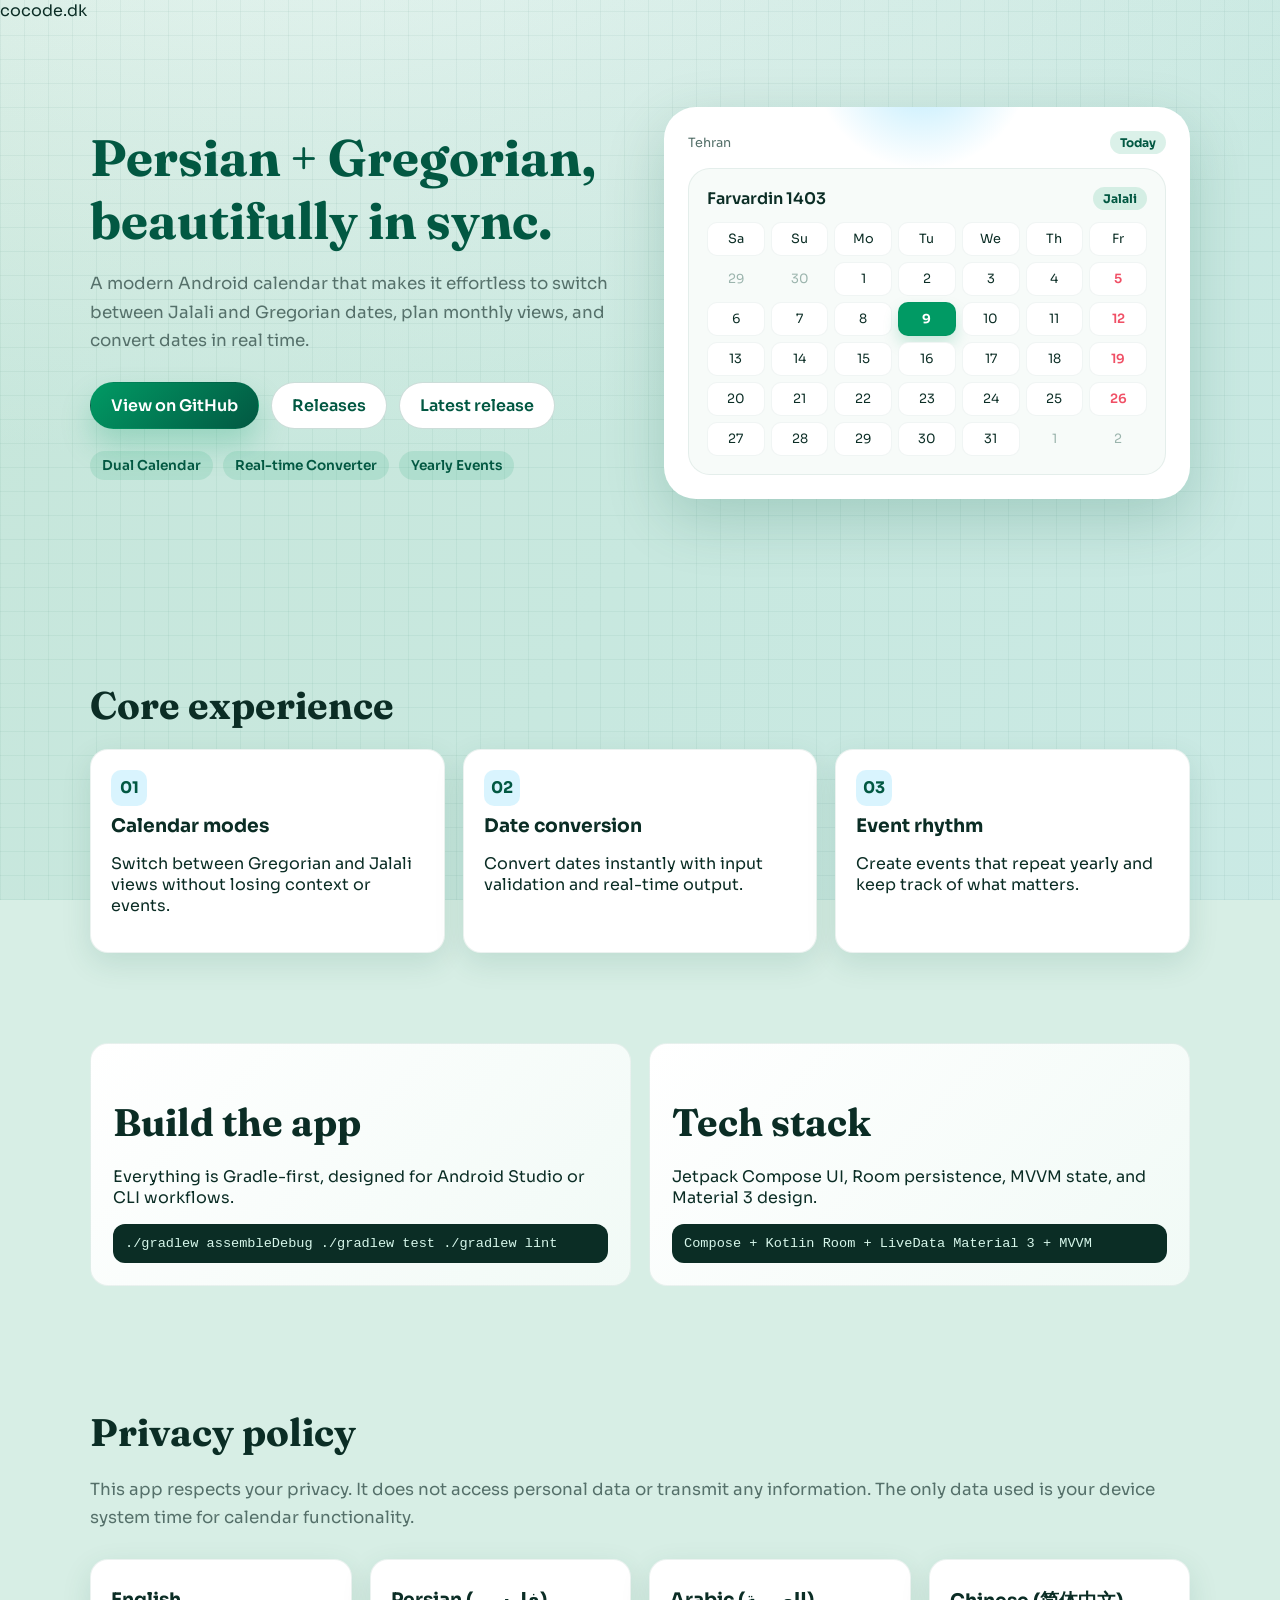
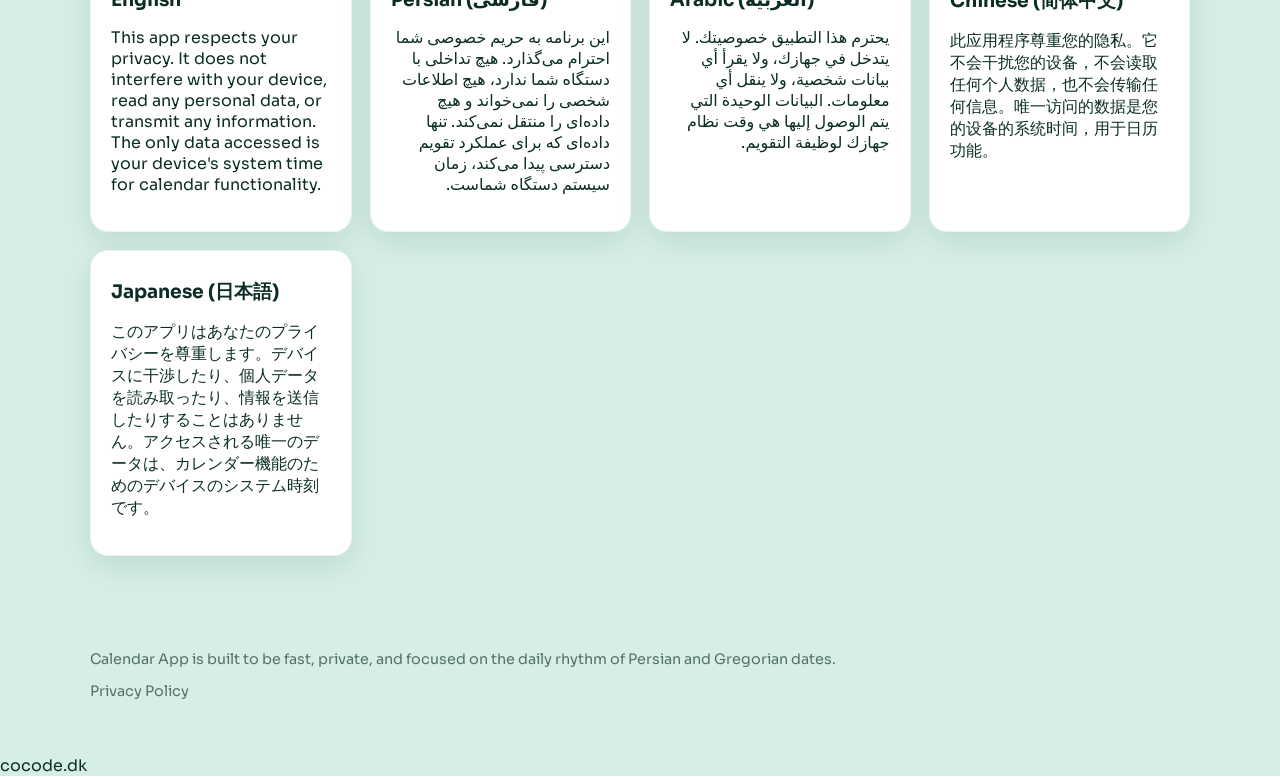
==== docs/index.html @ de00696b "feat(site): wear the cocode.dk family frame Head replaces the top nav (wordmark + GitHub/Privacy lin" ====
<!doctype html>
<html lang="en">
<head>
  <meta charset="utf-8" />
  <meta name="viewport" content="width=device-width, initial-scale=1" />
  <title>Calendar App | Persian + Gregorian</title>
  <meta name="description" content="A modern Android calendar app with Gregorian and Persian (Jalali) support, plus real-time date conversion." />
  <link rel="canonical" href="https://calendar.cocode.dk/" />
  <meta property="og:title" content="Calendar App | Persian + Gregorian" />
  <meta property="og:description" content="A modern Android calendar app with Gregorian and Persian (Jalali) support, plus real-time date conversion." />
  <meta property="og:type" content="website" />
  <meta property="og:url" content="https://calendar.cocode.dk/" />
  <meta property="og:image" content="https://calendar.cocode.dk/og.png" />
  <meta property="og:image:width" content="1200" />
  <meta property="og:image:height" content="630" />
  <meta name="twitter:card" content="summary_large_image" />
  <meta name="twitter:title" content="Calendar App | Persian + Gregorian" />
  <meta name="twitter:description" content="A modern Android calendar app with Gregorian and Persian (Jalali) support, plus real-time date conversion." />
  <meta name="twitter:image" content="https://calendar.cocode.dk/og.png" />
  <link rel="icon" href="favicon.svg" type="image/svg+xml" />
  <link rel="preconnect" href="https://fonts.googleapis.com" />
  <link rel="preconnect" href="https://fonts.gstatic.com" crossorigin />
  <link href="https://fonts.googleapis.com/css2?family=Fraunces:opsz,wght@9..144,600;9..144,800&family=Sora:wght@300;400;600;700&display=swap" rel="stylesheet" />
  <link rel="stylesheet" href="https://brand.cocode.dk/v1.css">
  <script type="module" src="https://brand.cocode.dk/v1.js"></script>
  <style>
    :root {
      color-scheme: light;
      --bg: #e8f4ef;
      --bg-2: #d7eee5;
      --ink: #0b2d25;
      --muted: #55706a;
      --primary: #019a64;
      --primary-2: #025842;
      --accent: #43c7f9;
      --alert: #f05066;
      --card: #ffffff;
      --shadow: 0 20px 60px rgba(2, 88, 66, 0.2);
      --radius: 18px;
    }

    * {
      box-sizing: border-box;
    }

    body {
      margin: 0;
      font-family: "Sora", system-ui, -apple-system, "Segoe UI", sans-serif;
      color: var(--ink);
      background: radial-gradient(1200px 700px at 20% -10%, #ffffff 0%, var(--bg) 55%, var(--bg-2) 100%);
      overflow-x: hidden;
    }

    body::before {
      content: "";
      position: fixed;
      inset: 0;
      background:
        linear-gradient(120deg, rgba(1, 154, 100, 0.08), rgba(67, 199, 249, 0.08)),
        repeating-linear-gradient(0deg, rgba(2, 88, 66, 0.05), rgba(2, 88, 66, 0.05) 1px, transparent 1px, transparent 24px),
        repeating-linear-gradient(90deg, rgba(2, 88, 66, 0.05), rgba(2, 88, 66, 0.05) 1px, transparent 1px, transparent 24px);
      pointer-events: none;
      mix-blend-mode: multiply;
    }

    a {
      color: inherit;
      text-decoration: none;
    }

    .container {
      width: min(1100px, 92vw);
      margin: 0 auto;
      position: relative;
      z-index: 1;
    }

    /* The cocode.dk frame lines up with .container's fluid column, and sits
       above the fixed decorative grid (body::before) like .container does. */
    cocode-head, cocode-foot {
      --cocode-max: calc(1100px + 8vw);
      --cocode-gutter: 4vw;
      position: relative;
      z-index: 1;
    }

    header {
      padding: 36px 0 80px;
    }

    .hero {
      display: grid;
      grid-template-columns: repeat(auto-fit, minmax(280px, 1fr));
      gap: 48px;
      margin-top: 50px;
      align-items: center;
    }

    h1 {
      font-family: "Fraunces", "Times New Roman", serif;
      font-size: clamp(2.6rem, 4vw, 3.6rem);
      margin: 0 0 18px;
      color: var(--primary-2);
    }

    .lead {
      font-size: 1.05rem;
      line-height: 1.7;
      color: var(--muted);
      margin-bottom: 26px;
    }

    .cta {
      display: flex;
      flex-wrap: wrap;
      gap: 12px;
      margin-bottom: 22px;
    }

    .btn {
      padding: 12px 20px;
      border-radius: 999px;
      font-weight: 600;
      border: 1px solid transparent;
      transition: transform 0.2s ease, box-shadow 0.2s ease;
    }

    .btn.primary {
      background: linear-gradient(135deg, var(--primary), var(--primary-2));
      color: #fff;
      box-shadow: 0 16px 30px rgba(1, 154, 100, 0.25);
    }

    .btn.ghost {
      background: #fff;
      border-color: rgba(2, 88, 66, 0.2);
      color: var(--primary-2);
    }

    .btn:hover {
      transform: translateY(-2px);
      box-shadow: 0 18px 34px rgba(2, 88, 66, 0.22);
    }

    .chips {
      display: flex;
      flex-wrap: wrap;
      gap: 10px;
    }

    .chip {
      background: rgba(1, 154, 100, 0.12);
      color: var(--primary-2);
      padding: 6px 12px;
      border-radius: 999px;
      font-size: 0.85rem;
      font-weight: 600;
    }

    .phone {
      background: var(--card);
      border-radius: 32px;
      padding: 24px;
      box-shadow: var(--shadow);
      position: relative;
      overflow: hidden;
    }

    .phone::before {
      content: "";
      position: absolute;
      inset: -40% 30% auto auto;
      width: 220px;
      height: 220px;
      background: radial-gradient(circle, rgba(67, 199, 249, 0.4), transparent 70%);
    }

    .status-row {
      display: flex;
      align-items: center;
      justify-content: space-between;
      font-size: 0.8rem;
      color: var(--muted);
      margin-bottom: 14px;
    }

    .calendar-card {
      background: #f7fbf9;
      border-radius: 22px;
      padding: 18px;
      border: 1px solid rgba(2, 88, 66, 0.08);
    }

    .month {
      display: flex;
      align-items: center;
      justify-content: space-between;
      margin-bottom: 12px;
      font-weight: 600;
    }

    .pill {
      background: rgba(1, 154, 100, 0.14);
      color: var(--primary-2);
      padding: 4px 10px;
      border-radius: 999px;
      font-size: 0.75rem;
      font-weight: 700;
    }

    .grid {
      display: grid;
      grid-template-columns: repeat(7, 1fr);
      gap: 6px;
      text-align: center;
      font-size: 0.8rem;
    }

    .grid span {
      padding: 8px 0;
      border-radius: 10px;
      background: #fff;
      border: 1px solid rgba(2, 88, 66, 0.06);
    }

    .grid .muted {
      color: #9bb4ad;
      background: transparent;
      border-color: transparent;
    }

    .grid .today {
      background: var(--primary);
      color: #fff;
      font-weight: 700;
      box-shadow: 0 8px 16px rgba(1, 154, 100, 0.2);
    }

    .grid .weekend {
      color: var(--alert);
      font-weight: 600;
    }

    .section {
      padding: 70px 0 20px;
    }

    .section h2 {
      font-family: "Fraunces", "Times New Roman", serif;
      font-size: clamp(2rem, 3vw, 2.6rem);
      margin-bottom: 20px;
    }

    .cards {
      display: grid;
      grid-template-columns: repeat(auto-fit, minmax(220px, 1fr));
      gap: 18px;
    }

    .card {
      background: var(--card);
      border-radius: var(--radius);
      padding: 20px;
      box-shadow: 0 10px 30px rgba(2, 88, 66, 0.12);
      border: 1px solid rgba(2, 88, 66, 0.08);
    }

    .card h3 {
      margin: 8px 0 6px;
    }

    .icon {
      width: 36px;
      height: 36px;
      border-radius: 10px;
      display: grid;
      place-items: center;
      background: rgba(67, 199, 249, 0.2);
      color: var(--primary-2);
      font-weight: 700;
    }

    .split {
      display: grid;
      grid-template-columns: repeat(auto-fit, minmax(240px, 1fr));
      gap: 18px;
      align-items: stretch;
    }

    .stack {
      background: linear-gradient(135deg, #ffffff, #f1faf6);
      border-radius: var(--radius);
      padding: 22px;
      border: 1px solid rgba(2, 88, 66, 0.08);
    }

    .stack code {
      display: block;
      background: #0b2d25;
      color: #d7f7eb;
      padding: 12px;
      border-radius: 12px;
      margin-top: 12px;
      font-size: 0.85rem;
      overflow-x: auto;
    }

    .rtl {
      direction: rtl;
      text-align: right;
    }

    footer {
      padding: 60px 0 40px;
      color: var(--muted);
      font-size: 0.9rem;
    }

    .reveal {
      opacity: 0;
      transform: translateY(18px);
      transition: opacity 0.6s ease, transform 0.6s ease;
    }

    .reveal.visible {
      opacity: 1;
      transform: translateY(0);
    }

    @media (prefers-reduced-motion: reduce) {
      .btn,
      .reveal {
        transition: none;
      }
    }
  </style>
</head>
<body>

<!-- The cocode.dk family frame. Without JavaScript its child shows instead: a
     way home. The old nav's GitHub link is carried via links= so it isn't
     lost; #privacy was an in-page anchor and stays reachable by scrolling. -->
<cocode-head project="Calendar App" accent="#019a64" on-accent="#ffffff"
              links="GitHub:https://github.com/cocodedk/persian-calendar">
  <a href="https://cocode.dk">cocode.dk</a>
</cocode-head>

  <header>
    <div class="container">
      <div class="hero">
        <div class="reveal" data-reveal>
          <h1>Persian + Gregorian, beautifully in sync.</h1>
          <p class="lead">
            A modern Android calendar that makes it effortless to switch between Jalali and Gregorian
            dates, plan monthly views, and convert dates in real time.
          </p>
          <div class="cta">
            <a class="btn primary" href="https://github.com/cocodedk/persian-calendar">View on GitHub</a>
            <a class="btn ghost" href="https://github.com/cocodedk/persian-calendar/releases">Releases</a>
            <a class="btn ghost" href="https://github.com/cocodedk/persian-calendar/releases/latest">Latest release</a>
          </div>
          <div class="chips">
            <span class="chip">Dual Calendar</span>
            <span class="chip">Real-time Converter</span>
            <span class="chip">Yearly Events</span>
          </div>
        </div>

        <div class="phone reveal" data-reveal>
          <div class="status-row">
            <span>Tehran</span>
            <span class="pill">Today</span>
          </div>
          <div class="calendar-card">
            <div class="month">
              <span>Farvardin 1403</span>
              <span class="pill">Jalali</span>
            </div>
            <div class="grid">
              <span>Sa</span><span>Su</span><span>Mo</span><span>Tu</span><span>We</span><span>Th</span><span>Fr</span>
              <span class="muted">29</span><span class="muted">30</span><span>1</span><span>2</span><span>3</span><span>4</span><span class="weekend">5</span>
              <span>6</span><span>7</span><span>8</span><span class="today">9</span><span>10</span><span>11</span><span class="weekend">12</span>
              <span>13</span><span>14</span><span>15</span><span>16</span><span>17</span><span>18</span><span class="weekend">19</span>
              <span>20</span><span>21</span><span>22</span><span>23</span><span>24</span><span>25</span><span class="weekend">26</span>
              <span>27</span><span>28</span><span>29</span><span>30</span><span>31</span><span class="muted">1</span><span class="muted">2</span>
            </div>
          </div>
        </div>
      </div>
    </div>
  </header>

  <main>
    <section class="section">
      <div class="container">
        <h2 class="reveal" data-reveal>Core experience</h2>
        <div class="cards">
          <div class="card reveal" data-reveal>
            <div class="icon">01</div>
            <h3>Calendar modes</h3>
            <p>Switch between Gregorian and Jalali views without losing context or events.</p>
          </div>
          <div class="card reveal" data-reveal>
            <div class="icon">02</div>
            <h3>Date conversion</h3>
            <p>Convert dates instantly with input validation and real-time output.</p>
          </div>
          <div class="card reveal" data-reveal>
            <div class="icon">03</div>
            <h3>Event rhythm</h3>
            <p>Create events that repeat yearly and keep track of what matters.</p>
          </div>
        </div>
      </div>
    </section>

    <section class="section">
      <div class="container split">
        <div class="stack reveal" data-reveal>
          <h2>Build the app</h2>
          <p>Everything is Gradle-first, designed for Android Studio or CLI workflows.</p>
          <code>./gradlew assembleDebug
./gradlew test
./gradlew lint</code>
        </div>
        <div class="stack reveal" data-reveal>
          <h2>Tech stack</h2>
          <p>Jetpack Compose UI, Room persistence, MVVM state, and Material 3 design.</p>
          <code>Compose + Kotlin
Room + LiveData
Material 3 + MVVM</code>
        </div>
      </div>
    </section>

    <section class="section" id="privacy">
      <div class="container">
        <h2 class="reveal" data-reveal>Privacy policy</h2>
        <p class="lead reveal" data-reveal>
          This app respects your privacy. It does not access personal data or transmit any information.
          The only data used is your device system time for calendar functionality.
        </p>
        <div class="cards">
          <div class="card reveal" data-reveal>
            <h3>English</h3>
            <p>This app respects your privacy. It does not interfere with your device, read any personal data, or transmit any information. The only data accessed is your device's system time for calendar functionality.</p>
          </div>
          <div class="card reveal" data-reveal>
            <h3>Persian (فارسی)</h3>
            <p class="rtl" lang="fa">این برنامه به حریم خصوصی شما احترام می‌گذارد. هیچ تداخلی با دستگاه شما ندارد، هیچ اطلاعات شخصی را نمی‌خواند و هیچ داده‌ای را منتقل نمی‌کند. تنها داده‌ای که برای عملکرد تقویم دسترسی پیدا می‌کند، زمان سیستم دستگاه شماست.</p>
          </div>
          <div class="card reveal" data-reveal>
            <h3>Arabic (العربية)</h3>
            <p class="rtl" lang="ar">يحترم هذا التطبيق خصوصيتك. لا يتدخل في جهازك، ولا يقرأ أي بيانات شخصية، ولا ينقل أي معلومات. البيانات الوحيدة التي يتم الوصول إليها هي وقت نظام جهازك لوظيفة التقويم.</p>
          </div>
          <div class="card reveal" data-reveal>
            <h3>Chinese (简体中文)</h3>
            <p lang="zh-Hans">此应用程序尊重您的隐私。它不会干扰您的设备，不会读取任何个人数据，也不会传输任何信息。唯一访问的数据是您的设备的系统时间，用于日历功能。</p>
          </div>
          <div class="card reveal" data-reveal>
            <h3>Japanese (日本語)</h3>
            <p lang="ja">このアプリはあなたのプライバシーを尊重します。デバイスに干渉したり、個人データを読み取ったり、情報を送信したりすることはありません。アクセスされる唯一のデータは、カレンダー機能のためのデバイスのシステム時刻です。</p>
          </div>
        </div>
      </div>
    </section>
  </main>

  <footer>
    <div class="container">
      <p>Calendar App is built to be fast, private, and focused on the daily rhythm of Persian and Gregorian dates.</p>
      <p><a href="./privacy.html">Privacy Policy</a></p>
    </div>
  </footer>

<cocode-foot repo="cocodedk/persian-calendar">
  <a href="https://cocode.dk">cocode.dk</a>
</cocode-foot>

  <script>
    const observer = new IntersectionObserver((entries) => {
      entries.forEach((entry) => {
        if (entry.isIntersecting) {
          entry.target.classList.add("visible");
        }
      });
    }, { threshold: 0.2 });

    document.querySelectorAll("[data-reveal]").forEach((el) => observer.observe(el));
  </script>
</body>
</html>
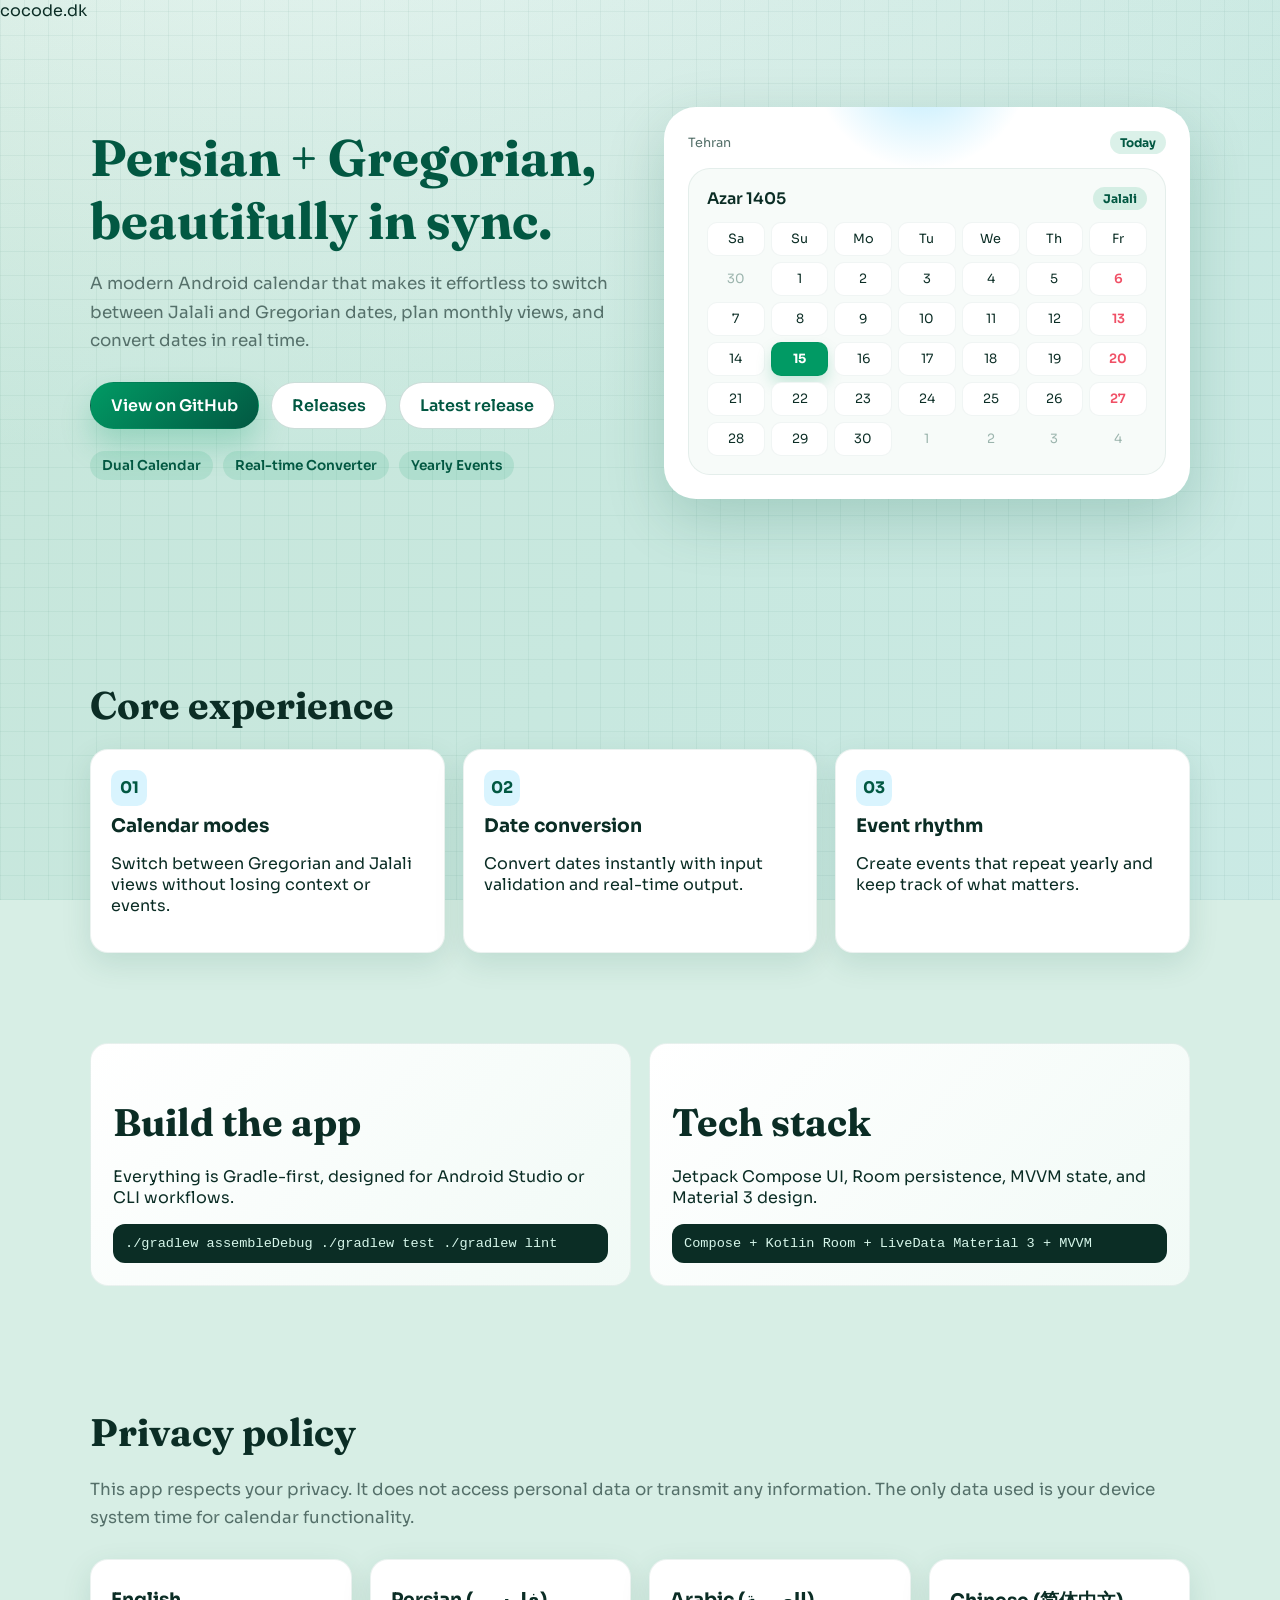
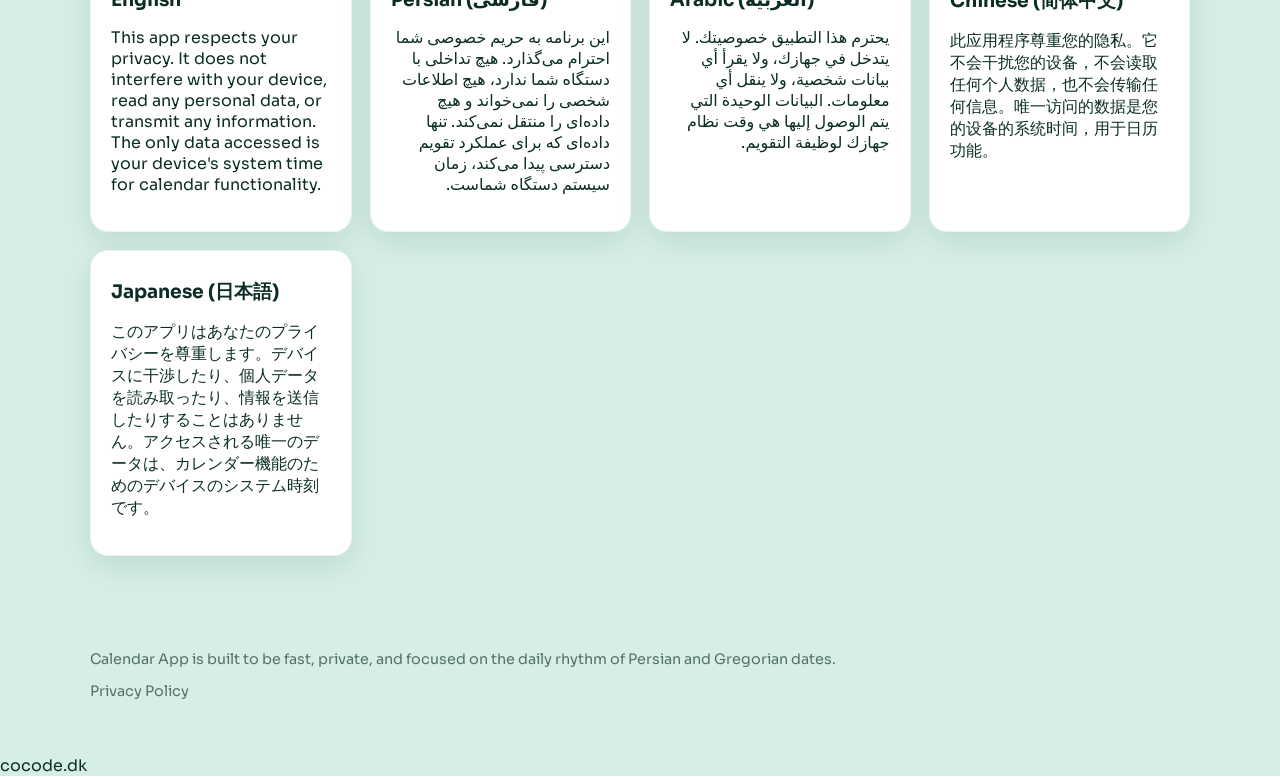
==== commit f59ff141: "feat(site): the hero calendar shows today, in Tehran The phone mock-up showed a fixed Farvardin 1403" ====
--- a/docs/index.html
+++ b/docs/index.html
@@ -488,5 +488,6 @@
 
     document.querySelectorAll("[data-reveal]").forEach((el) => observer.observe(el));
   </script>
+  <script src="hero-calendar.js"></script>
 </body>
 </html>
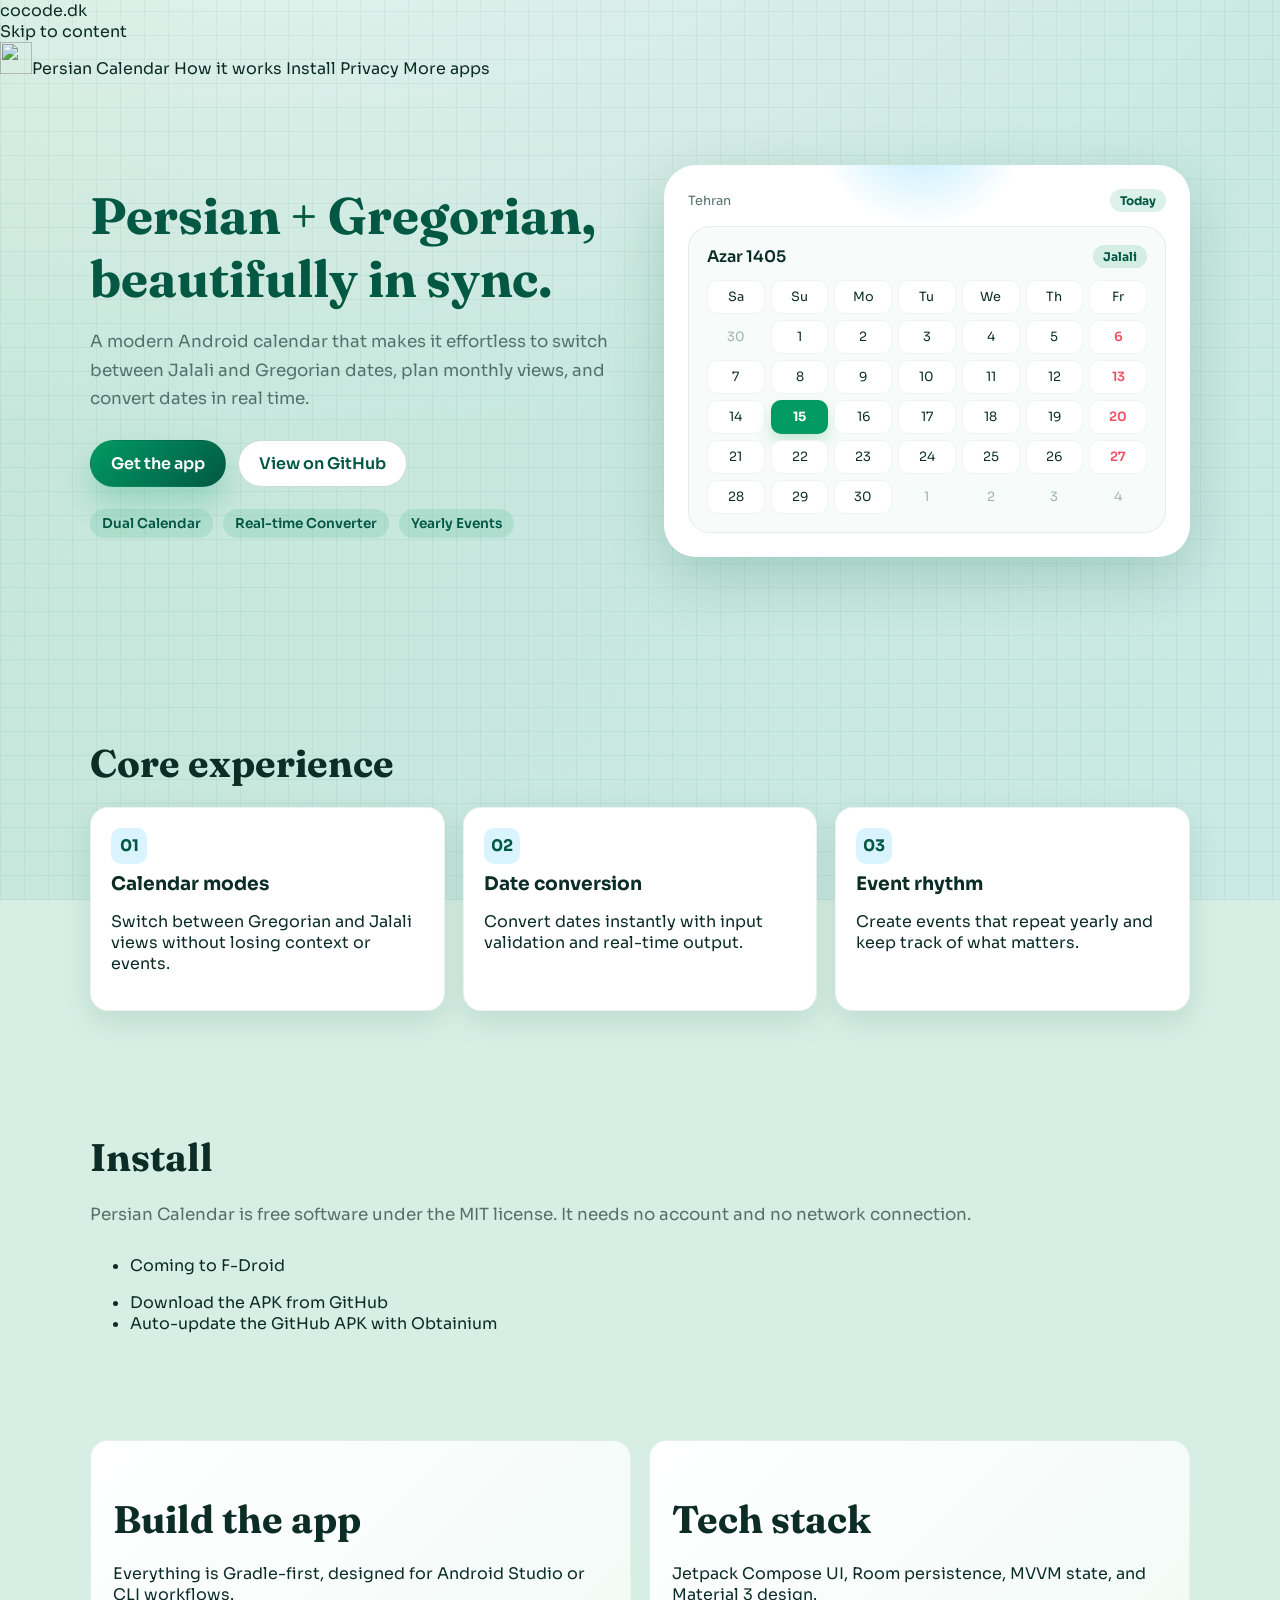
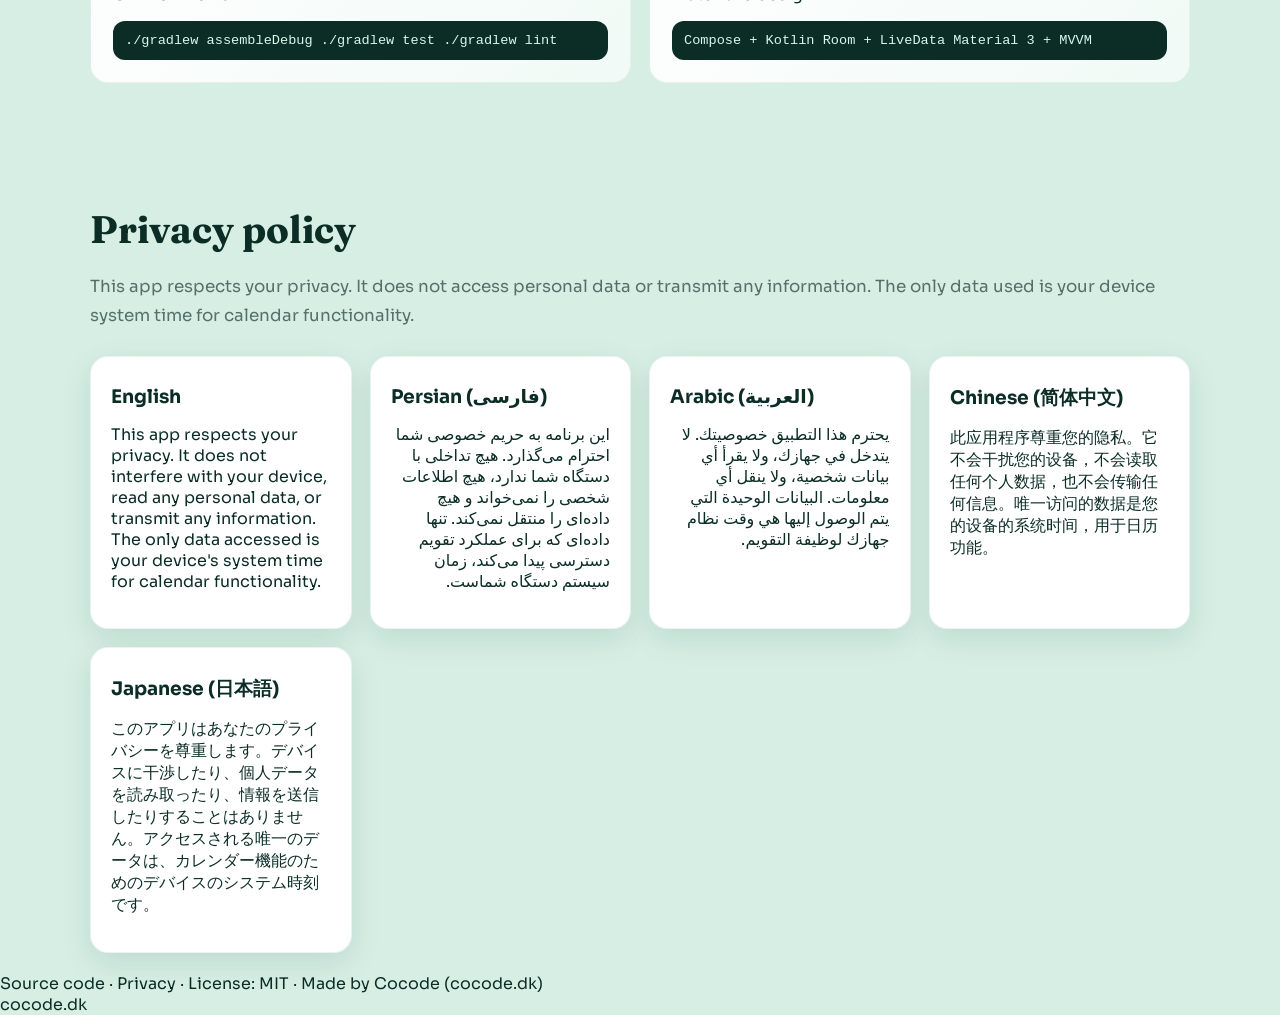
==== commit 3e400736: "chore: the cocode-apps publishing standard on the site, README and store listing Site (docs/): - the" ====
--- a/docs/index.html
+++ b/docs/index.html
@@ -6,6 +6,8 @@
   <title>Calendar App | Persian + Gregorian</title>
   <meta name="description" content="A modern Android calendar app with Gregorian and Persian (Jalali) support, plus real-time date conversion." />
   <link rel="canonical" href="https://calendar.cocode.dk/" />
+  <link rel="alternate" hreflang="en" href="https://calendar.cocode.dk/" />
+  <link rel="alternate" hreflang="x-default" href="https://calendar.cocode.dk/" />
   <meta property="og:title" content="Calendar App | Persian + Gregorian" />
   <meta property="og:description" content="A modern Android calendar app with Gregorian and Persian (Jalali) support, plus real-time date conversion." />
   <meta property="og:type" content="website" />
@@ -22,6 +24,7 @@
   <link rel="preconnect" href="https://fonts.gstatic.com" crossorigin />
   <link href="https://fonts.googleapis.com/css2?family=Fraunces:opsz,wght@9..144,600;9..144,800&family=Sora:wght@300;400;600;700&display=swap" rel="stylesheet" />
   <link rel="stylesheet" href="https://brand.cocode.dk/v1.css">
+  <link rel="stylesheet" href="/css/site-blocks.css">
   <script type="module" src="https://brand.cocode.dk/v1.js"></script>
   <style>
     :root {
@@ -310,12 +313,6 @@
       text-align: right;
     }
 
-    footer {
-      padding: 60px 0 40px;
-      color: var(--muted);
-      font-size: 0.9rem;
-    }
-
     .reveal {
       opacity: 0;
       transform: translateY(18px);
@@ -344,6 +341,20 @@
               links="GitHub:https://github.com/cocodedk/persian-calendar">
   <a href="https://cocode.dk">cocode.dk</a>
 </cocode-head>
+
+  <div class="site-nav">
+    <!-- cocode-apps:nav:start -->
+<link rel="stylesheet" href="/css/cocode-nav.css">
+<a class="skip" href="#main">Skip to content</a>
+<nav class="cocode-nav" aria-label="Persian Calendar">
+  <a class="brand" href="/" data-nav="home" aria-current="page"><img src="/img/icon.png" alt="" width="32" height="32">Persian Calendar</a>
+  <a href="/#how" data-nav="how">How it works</a>
+  <a href="/#install" data-nav="install">Install</a>
+  <a href="/privacy/" data-nav="privacy">Privacy</a>
+  <a href="https://cocode.dk/" data-nav="more">More apps</a>
+</nav>
+<!-- cocode-apps:nav:end -->
+  </div>
 
   <header>
     <div class="container">
@@ -355,9 +366,8 @@
             dates, plan monthly views, and convert dates in real time.
           </p>
           <div class="cta">
-            <a class="btn primary" href="https://github.com/cocodedk/persian-calendar">View on GitHub</a>
-            <a class="btn ghost" href="https://github.com/cocodedk/persian-calendar/releases">Releases</a>
-            <a class="btn ghost" href="https://github.com/cocodedk/persian-calendar/releases/latest">Latest release</a>
+            <a class="btn primary" href="#install">Get the app</a>
+            <a class="btn ghost" href="https://github.com/cocodedk/persian-calendar">View on GitHub</a>
           </div>
           <div class="chips">
             <span class="chip">Dual Calendar</span>
@@ -390,8 +400,8 @@
     </div>
   </header>
 
-  <main>
-    <section class="section">
+  <main id="main" tabindex="-1">
+    <section class="section" id="how">
       <div class="container">
         <h2 class="reveal" data-reveal>Core experience</h2>
         <div class="cards">
@@ -410,6 +420,24 @@
             <h3>Event rhythm</h3>
             <p>Create events that repeat yearly and keep track of what matters.</p>
           </div>
+        </div>
+      </div>
+    </section>
+
+    <section class="section" id="install">
+      <div class="container">
+        <h2 class="reveal" data-reveal>Install</h2>
+        <p class="lead reveal" data-reveal>
+          Persian Calendar is free software under the MIT license. It needs no account and no network connection.
+        </p>
+        <div class="reveal" data-reveal>
+          <!-- cocode-apps:install:start -->
+<ul class="install" role="list">
+  <li><p class="fdroid-soon">Coming to F-Droid</p></li>
+  <li><a href="https://github.com/cocodedk/persian-calendar/releases/latest/download/persian-calendar.apk">Download the APK from GitHub</a></li>
+  <li><a href="https://apps.obtainium.imranr.dev/redirect?r=obtainium://add/https://github.com/cocodedk/persian-calendar">Auto-update the GitHub APK with Obtainium</a></li>
+</ul>
+<!-- cocode-apps:install:end -->
         </div>
       </div>
     </section>
@@ -466,12 +494,16 @@
     </section>
   </main>
 
-  <footer>
-    <div class="container">
-      <p>Calendar App is built to be fast, private, and focused on the daily rhythm of Persian and Gregorian dates.</p>
-      <p><a href="./privacy.html">Privacy Policy</a></p>
-    </div>
-  </footer>
+  <div class="site-footer">
+    <!-- cocode-apps:footer:start -->
+<footer class="cocode-footer">
+  <a href="https://github.com/cocodedk/persian-calendar">Source code</a> ·
+  <a href="/privacy/">Privacy</a> ·
+  License: MIT ·
+  <a href="https://cocode.dk/">Made by Cocode (cocode.dk)</a>
+</footer>
+<!-- cocode-apps:footer:end -->
+  </div>
 
 <cocode-foot repo="cocodedk/persian-calendar">
   <a href="https://cocode.dk">cocode.dk</a>
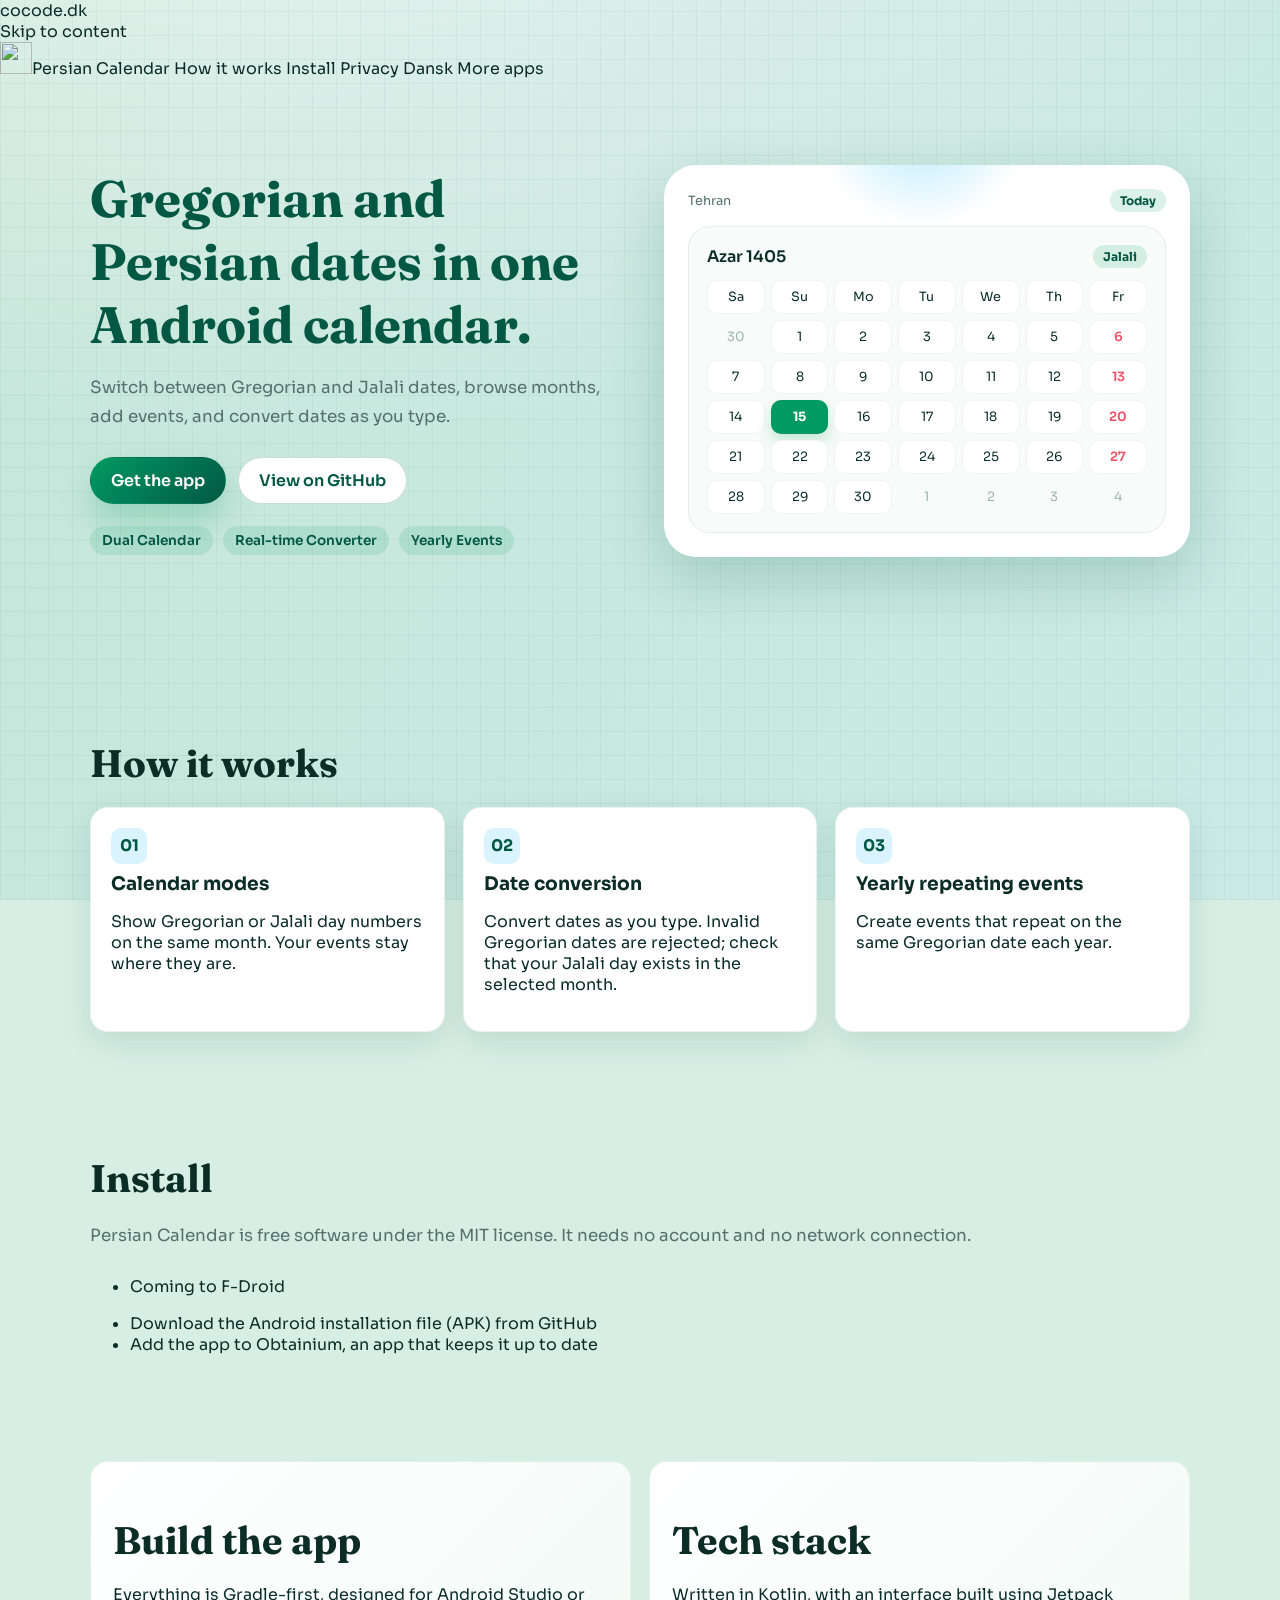
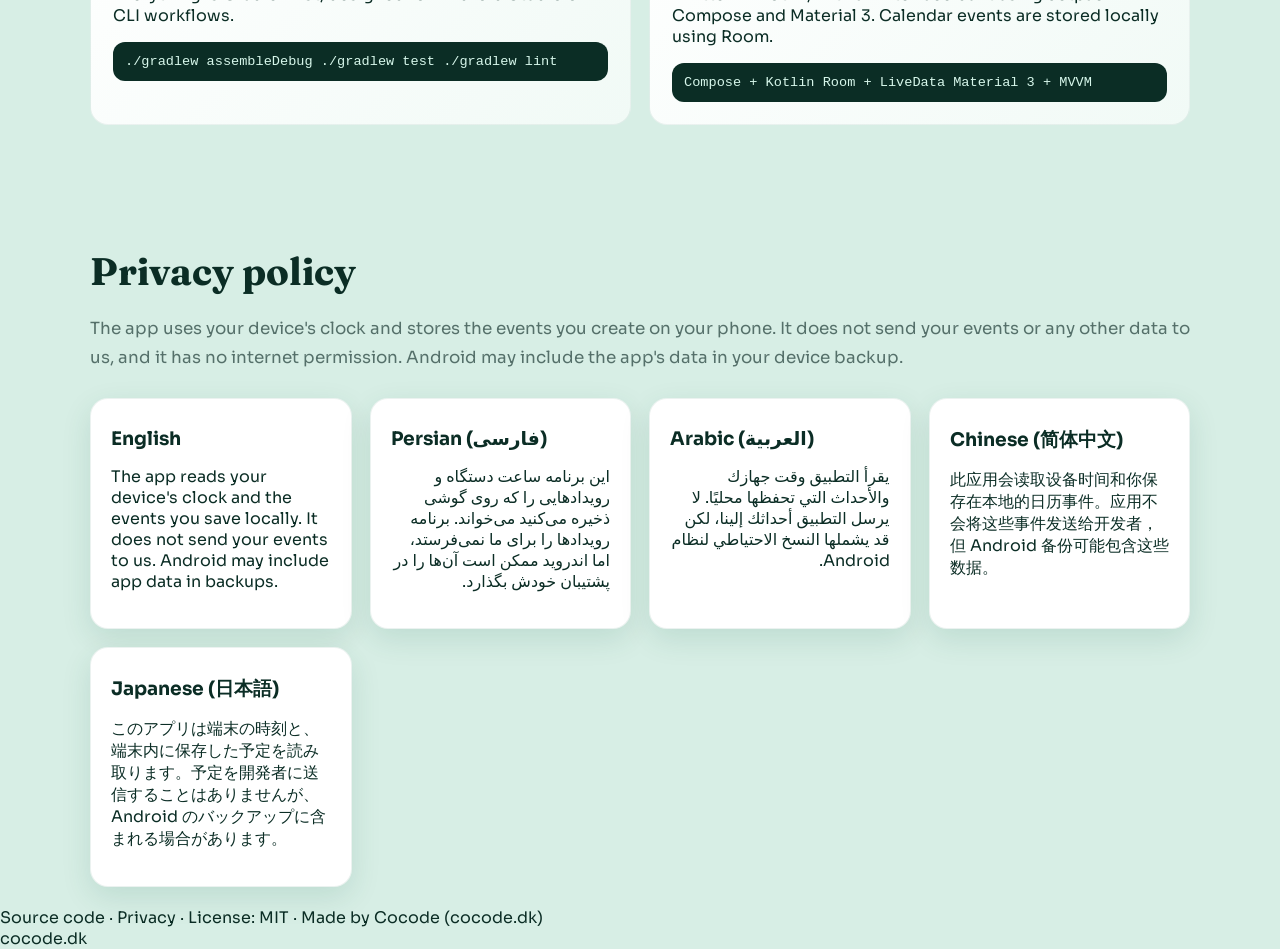
==== commit 64d5c08f: "feat: the Dansk/English switch in the site navigation Written by tools.render now that apps.yml list" ====
--- a/docs/index.html
+++ b/docs/index.html
@@ -3,21 +3,22 @@
 <head>
   <meta charset="utf-8" />
   <meta name="viewport" content="width=device-width, initial-scale=1" />
-  <title>Calendar App | Persian + Gregorian</title>
-  <meta name="description" content="A modern Android calendar app with Gregorian and Persian (Jalali) support, plus real-time date conversion." />
+  <title>Persian Calendar | Gregorian and Jalali</title>
+  <meta name="description" content="An Android calendar that shows Gregorian and Persian (Jalali) dates and converts dates between them as you type." />
   <link rel="canonical" href="https://calendar.cocode.dk/" />
   <link rel="alternate" hreflang="en" href="https://calendar.cocode.dk/" />
+  <link rel="alternate" hreflang="da" href="https://calendar.cocode.dk/da/" />
   <link rel="alternate" hreflang="x-default" href="https://calendar.cocode.dk/" />
-  <meta property="og:title" content="Calendar App | Persian + Gregorian" />
-  <meta property="og:description" content="A modern Android calendar app with Gregorian and Persian (Jalali) support, plus real-time date conversion." />
+  <meta property="og:title" content="Persian Calendar | Gregorian and Jalali" />
+  <meta property="og:description" content="An Android calendar that shows Gregorian and Persian (Jalali) dates and converts dates between them as you type." />
   <meta property="og:type" content="website" />
   <meta property="og:url" content="https://calendar.cocode.dk/" />
   <meta property="og:image" content="https://calendar.cocode.dk/og.png" />
   <meta property="og:image:width" content="1200" />
   <meta property="og:image:height" content="630" />
   <meta name="twitter:card" content="summary_large_image" />
-  <meta name="twitter:title" content="Calendar App | Persian + Gregorian" />
-  <meta name="twitter:description" content="A modern Android calendar app with Gregorian and Persian (Jalali) support, plus real-time date conversion." />
+  <meta name="twitter:title" content="Persian Calendar | Gregorian and Jalali" />
+  <meta name="twitter:description" content="An Android calendar that shows Gregorian and Persian (Jalali) dates and converts dates between them as you type." />
   <meta name="twitter:image" content="https://calendar.cocode.dk/og.png" />
   <link rel="icon" href="favicon.svg" type="image/svg+xml" />
   <link rel="preconnect" href="https://fonts.googleapis.com" />
@@ -337,7 +338,7 @@
 <!-- The cocode.dk family frame. Without JavaScript its child shows instead: a
      way home. The old nav's GitHub link is carried via links= so it isn't
      lost; #privacy was an in-page anchor and stays reachable by scrolling. -->
-<cocode-head project="Calendar App" accent="#019a64" on-accent="#ffffff"
+<cocode-head project="Persian Calendar" accent="#019a64" on-accent="#ffffff"
               links="GitHub:https://github.com/cocodedk/persian-calendar">
   <a href="https://cocode.dk">cocode.dk</a>
 </cocode-head>
@@ -351,6 +352,7 @@
   <a href="/#how" data-nav="how">How it works</a>
   <a href="/#install" data-nav="install">Install</a>
   <a href="/privacy/" data-nav="privacy">Privacy</a>
+  <a href="/da/" hreflang="da" lang="da" data-nav="lang">Dansk</a>
   <a href="https://cocode.dk/" data-nav="more">More apps</a>
 </nav>
 <!-- cocode-apps:nav:end -->
@@ -360,10 +362,9 @@
     <div class="container">
       <div class="hero">
         <div class="reveal" data-reveal>
-          <h1>Persian + Gregorian, beautifully in sync.</h1>
+          <h1>Gregorian and Persian dates in one Android calendar.</h1>
           <p class="lead">
-            A modern Android calendar that makes it effortless to switch between Jalali and Gregorian
-            dates, plan monthly views, and convert dates in real time.
+            Switch between Gregorian and Jalali dates, browse months, add events, and convert dates as you type.
           </p>
           <div class="cta">
             <a class="btn primary" href="#install">Get the app</a>
@@ -388,11 +389,11 @@
             </div>
             <div class="grid">
               <span>Sa</span><span>Su</span><span>Mo</span><span>Tu</span><span>We</span><span>Th</span><span>Fr</span>
-              <span class="muted">29</span><span class="muted">30</span><span>1</span><span>2</span><span>3</span><span>4</span><span class="weekend">5</span>
-              <span>6</span><span>7</span><span>8</span><span class="today">9</span><span>10</span><span>11</span><span class="weekend">12</span>
-              <span>13</span><span>14</span><span>15</span><span>16</span><span>17</span><span>18</span><span class="weekend">19</span>
-              <span>20</span><span>21</span><span>22</span><span>23</span><span>24</span><span>25</span><span class="weekend">26</span>
-              <span>27</span><span>28</span><span>29</span><span>30</span><span>31</span><span class="muted">1</span><span class="muted">2</span>
+              <span class="muted">26</span><span class="muted">27</span><span class="muted">28</span><span class="muted">29</span><span>1</span><span>2</span><span class="weekend">3</span>
+              <span>4</span><span>5</span><span>6</span><span>7</span><span>8</span><span class="today">9</span><span class="weekend">10</span>
+              <span>11</span><span>12</span><span>13</span><span>14</span><span>15</span><span>16</span><span class="weekend">17</span>
+              <span>18</span><span>19</span><span>20</span><span>21</span><span>22</span><span>23</span><span class="weekend">24</span>
+              <span>25</span><span>26</span><span>27</span><span>28</span><span>29</span><span>30</span><span class="weekend">31</span>
             </div>
           </div>
         </div>
@@ -403,22 +404,22 @@
   <main id="main" tabindex="-1">
     <section class="section" id="how">
       <div class="container">
-        <h2 class="reveal" data-reveal>Core experience</h2>
+        <h2 class="reveal" data-reveal>How it works</h2>
         <div class="cards">
           <div class="card reveal" data-reveal>
             <div class="icon">01</div>
             <h3>Calendar modes</h3>
-            <p>Switch between Gregorian and Jalali views without losing context or events.</p>
+            <p>Show Gregorian or Jalali day numbers on the same month. Your events stay where they are.</p>
           </div>
           <div class="card reveal" data-reveal>
             <div class="icon">02</div>
             <h3>Date conversion</h3>
-            <p>Convert dates instantly with input validation and real-time output.</p>
+            <p>Convert dates as you type. Invalid Gregorian dates are rejected; check that your Jalali day exists in the selected month.</p>
           </div>
           <div class="card reveal" data-reveal>
             <div class="icon">03</div>
-            <h3>Event rhythm</h3>
-            <p>Create events that repeat yearly and keep track of what matters.</p>
+            <h3>Yearly repeating events</h3>
+            <p>Create events that repeat on the same Gregorian date each year.</p>
           </div>
         </div>
       </div>
@@ -434,8 +435,8 @@
           <!-- cocode-apps:install:start -->
 <ul class="install" role="list">
   <li><p class="fdroid-soon">Coming to F-Droid</p></li>
-  <li><a href="https://github.com/cocodedk/persian-calendar/releases/latest/download/persian-calendar.apk">Download the APK from GitHub</a></li>
-  <li><a href="https://apps.obtainium.imranr.dev/redirect?r=obtainium://add/https://github.com/cocodedk/persian-calendar">Auto-update the GitHub APK with Obtainium</a></li>
+  <li><a href="https://github.com/cocodedk/persian-calendar/releases/latest/download/persian-calendar.apk">Download the Android installation file (APK) from GitHub</a></li>
+  <li><a href="https://apps.obtainium.imranr.dev/redirect?r=obtainium://add/https://github.com/cocodedk/persian-calendar">Add the app to Obtainium, an app that keeps it up to date</a></li>
 </ul>
 <!-- cocode-apps:install:end -->
         </div>
@@ -453,7 +454,7 @@
         </div>
         <div class="stack reveal" data-reveal>
           <h2>Tech stack</h2>
-          <p>Jetpack Compose UI, Room persistence, MVVM state, and Material 3 design.</p>
+          <p>Written in Kotlin, with an interface built using Jetpack Compose and Material 3. Calendar events are stored locally using Room.</p>
           <code>Compose + Kotlin
 Room + LiveData
 Material 3 + MVVM</code>
@@ -465,29 +466,28 @@
       <div class="container">
         <h2 class="reveal" data-reveal>Privacy policy</h2>
         <p class="lead reveal" data-reveal>
-          This app respects your privacy. It does not access personal data or transmit any information.
-          The only data used is your device system time for calendar functionality.
+          The app uses your device's clock and stores the events you create on your phone. It does not send your events or any other data to us, and it has no internet permission. Android may include the app's data in your device backup.
         </p>
         <div class="cards">
           <div class="card reveal" data-reveal>
             <h3>English</h3>
-            <p>This app respects your privacy. It does not interfere with your device, read any personal data, or transmit any information. The only data accessed is your device's system time for calendar functionality.</p>
+            <p>The app reads your device's clock and the events you save locally. It does not send your events to us. Android may include app data in backups.</p>
           </div>
           <div class="card reveal" data-reveal>
             <h3>Persian (فارسی)</h3>
-            <p class="rtl" lang="fa">این برنامه به حریم خصوصی شما احترام می‌گذارد. هیچ تداخلی با دستگاه شما ندارد، هیچ اطلاعات شخصی را نمی‌خواند و هیچ داده‌ای را منتقل نمی‌کند. تنها داده‌ای که برای عملکرد تقویم دسترسی پیدا می‌کند، زمان سیستم دستگاه شماست.</p>
+            <p class="rtl" lang="fa">این برنامه ساعت دستگاه و رویدادهایی را که روی گوشی ذخیره می‌کنید می‌خواند. برنامه رویدادها را برای ما نمی‌فرستد، اما اندروید ممکن است آن‌ها را در پشتیبان خودش بگذارد.</p>
           </div>
           <div class="card reveal" data-reveal>
             <h3>Arabic (العربية)</h3>
-            <p class="rtl" lang="ar">يحترم هذا التطبيق خصوصيتك. لا يتدخل في جهازك، ولا يقرأ أي بيانات شخصية، ولا ينقل أي معلومات. البيانات الوحيدة التي يتم الوصول إليها هي وقت نظام جهازك لوظيفة التقويم.</p>
+            <p class="rtl" lang="ar">يقرأ التطبيق وقت جهازك والأحداث التي تحفظها محليًا. لا يرسل التطبيق أحداثك إلينا، لكن قد يشملها النسخ الاحتياطي لنظام Android.</p>
           </div>
           <div class="card reveal" data-reveal>
             <h3>Chinese (简体中文)</h3>
-            <p lang="zh-Hans">此应用程序尊重您的隐私。它不会干扰您的设备，不会读取任何个人数据，也不会传输任何信息。唯一访问的数据是您的设备的系统时间，用于日历功能。</p>
+            <p lang="zh-Hans">此应用会读取设备时间和你保存在本地的日历事件。应用不会将这些事件发送给开发者，但 Android 备份可能包含这些数据。</p>
           </div>
           <div class="card reveal" data-reveal>
             <h3>Japanese (日本語)</h3>
-            <p lang="ja">このアプリはあなたのプライバシーを尊重します。デバイスに干渉したり、個人データを読み取ったり、情報を送信したりすることはありません。アクセスされる唯一のデータは、カレンダー機能のためのデバイスのシステム時刻です。</p>
+            <p lang="ja">このアプリは端末の時刻と、端末内に保存した予定を読み取ります。予定を開発者に送信することはありませんが、Android のバックアップに含まれる場合があります。</p>
           </div>
         </div>
       </div>
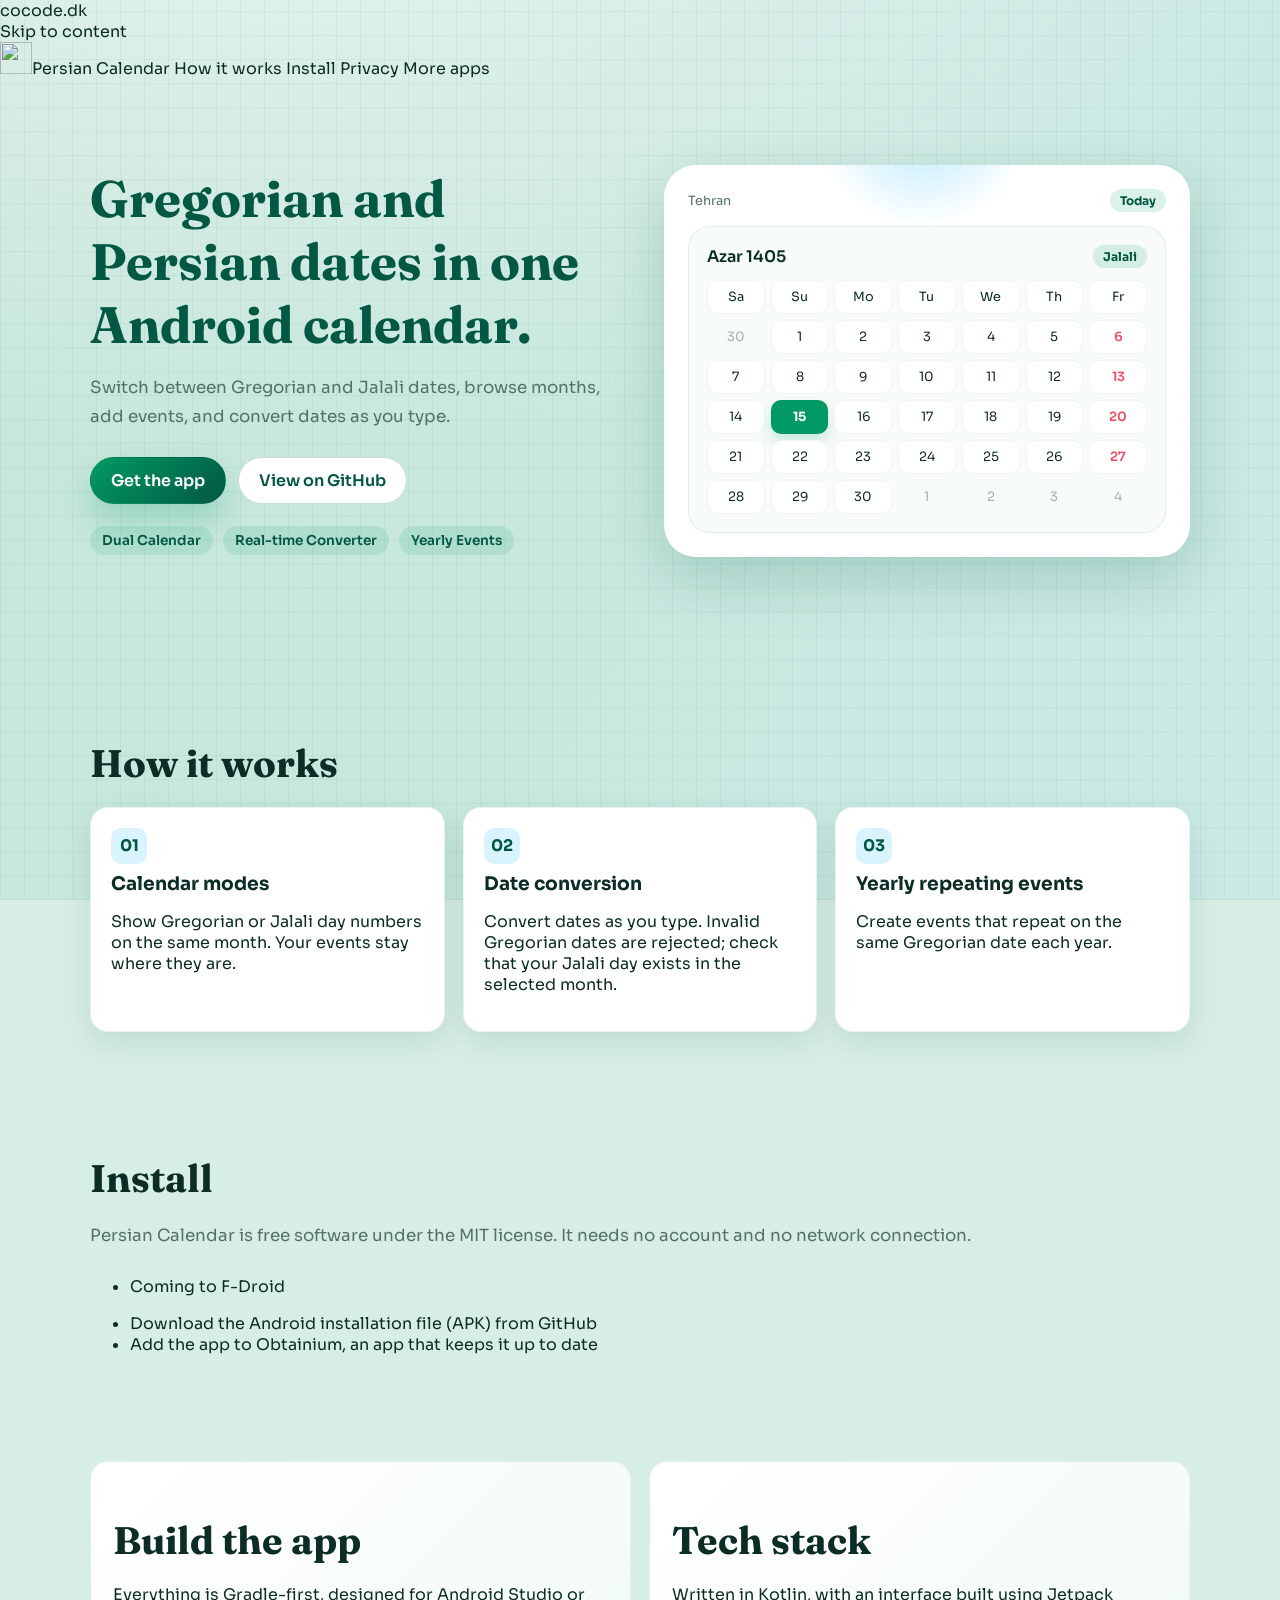
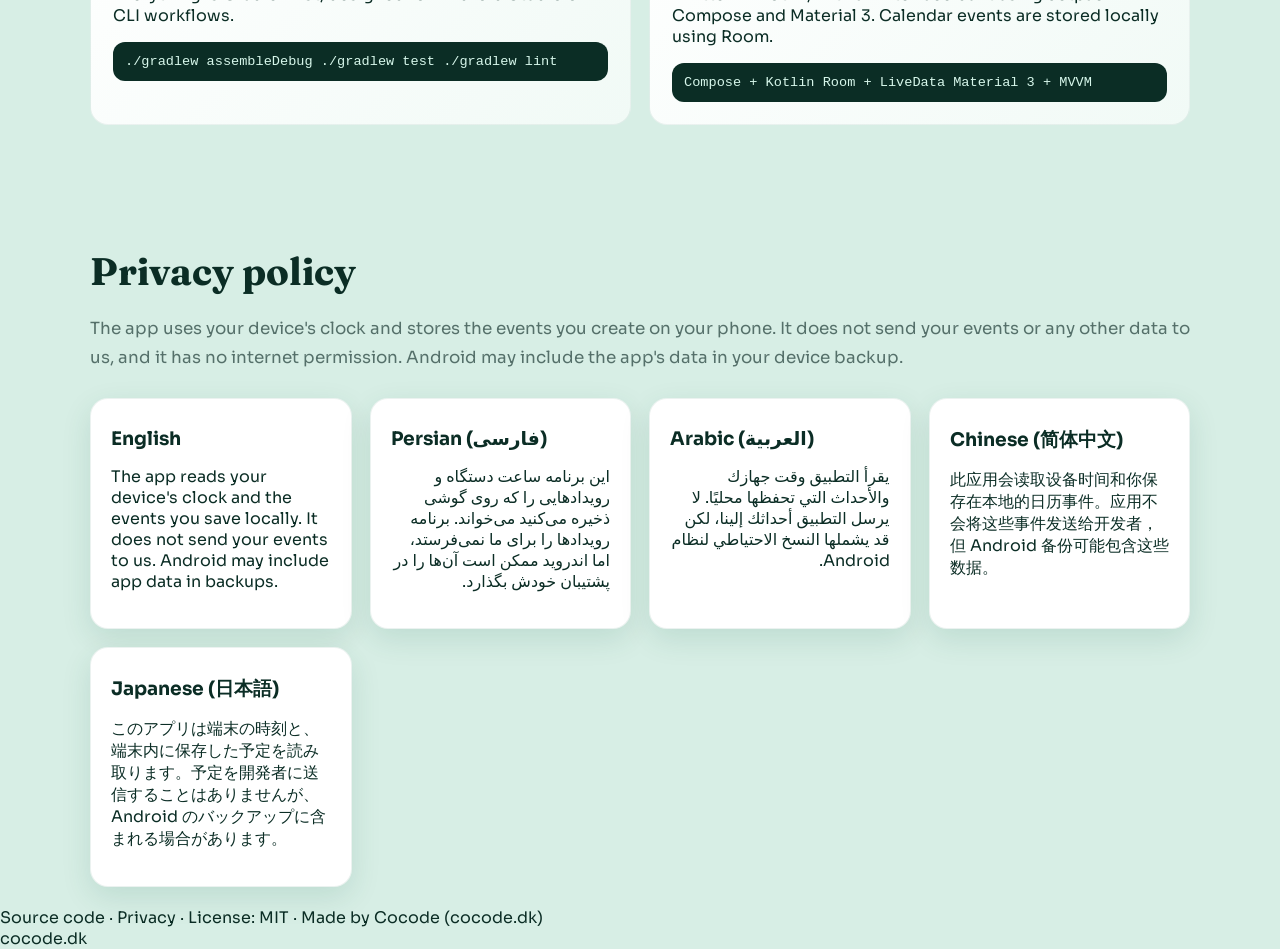
==== commit 3a7c7db8: "docs: fix the text-audit findings and the privacy policy's claims README, CONTRIBUTING, SECURITY, pr" ====
--- a/docs/index.html
+++ b/docs/index.html
@@ -352,7 +352,6 @@
   <a href="/#how" data-nav="how">How it works</a>
   <a href="/#install" data-nav="install">Install</a>
   <a href="/privacy/" data-nav="privacy">Privacy</a>
-  <a href="/da/" hreflang="da" lang="da" data-nav="lang">Dansk</a>
   <a href="https://cocode.dk/" data-nav="more">More apps</a>
 </nav>
 <!-- cocode-apps:nav:end -->
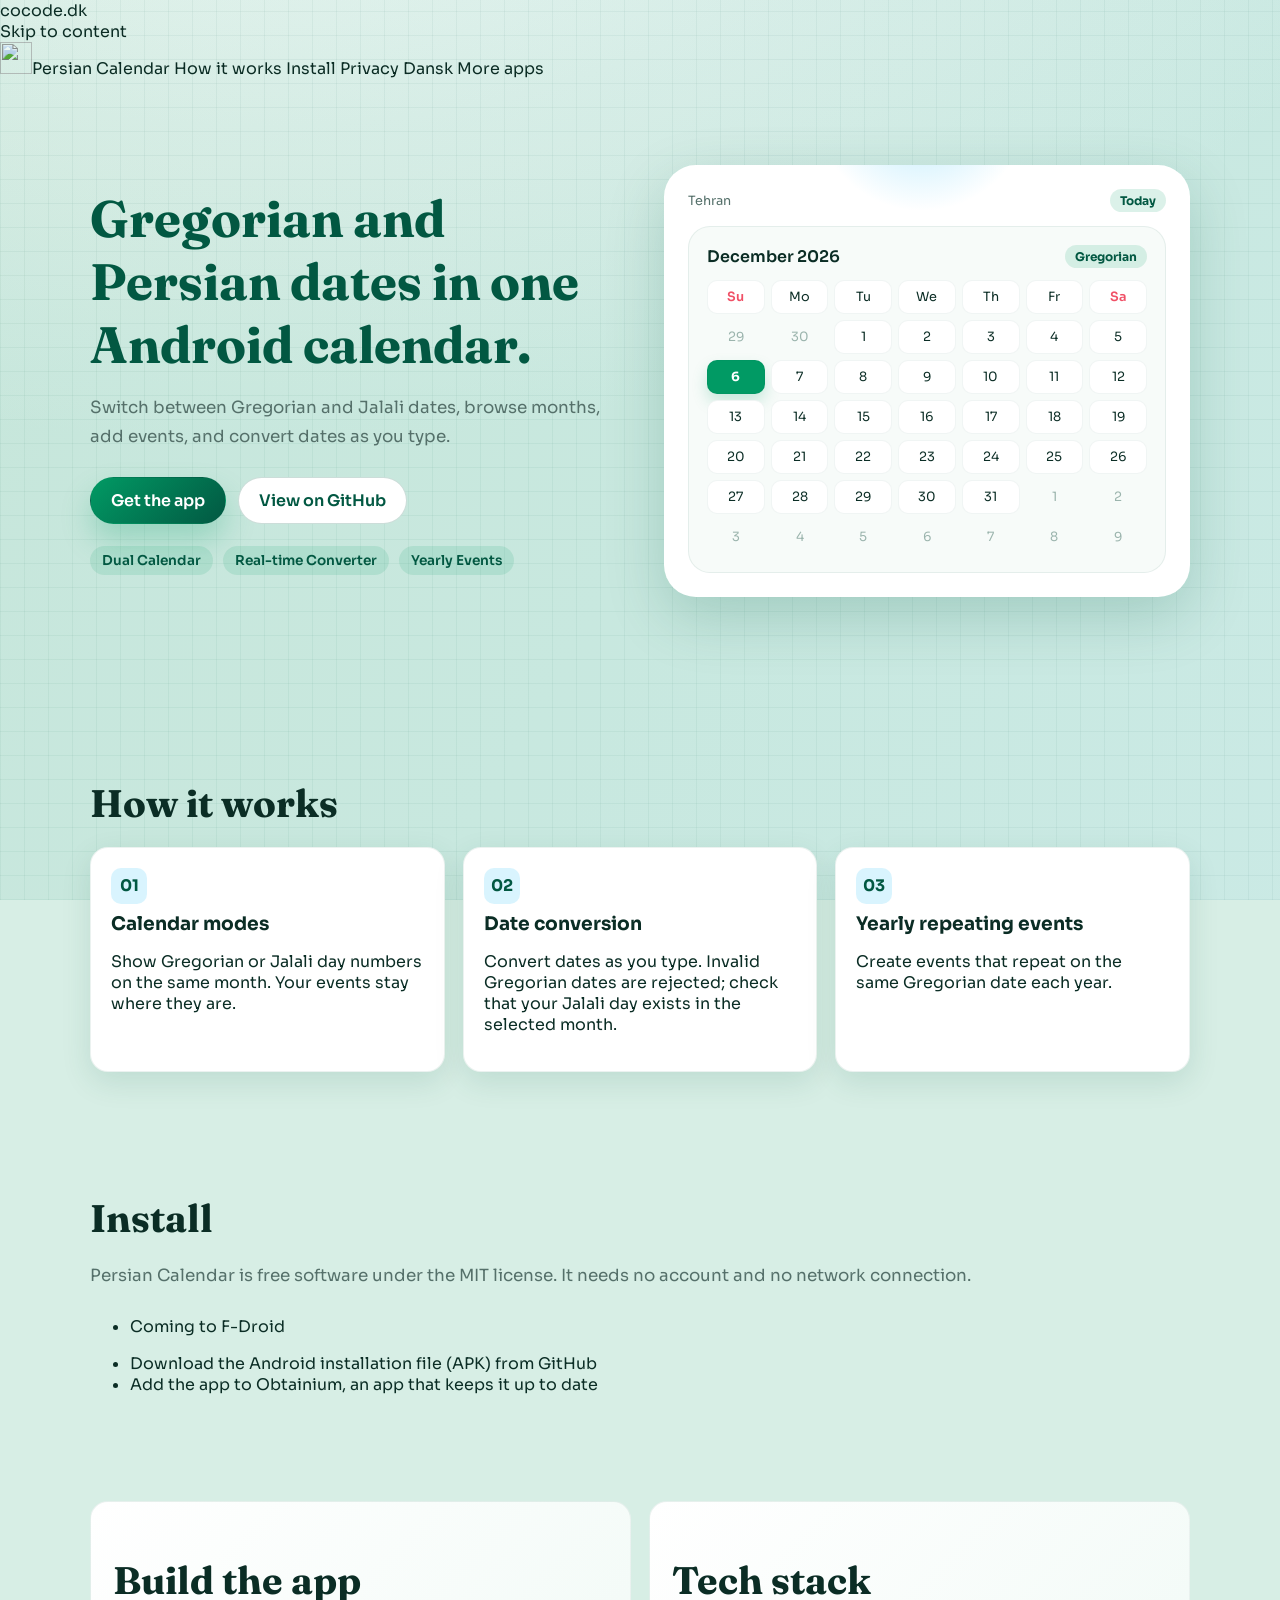
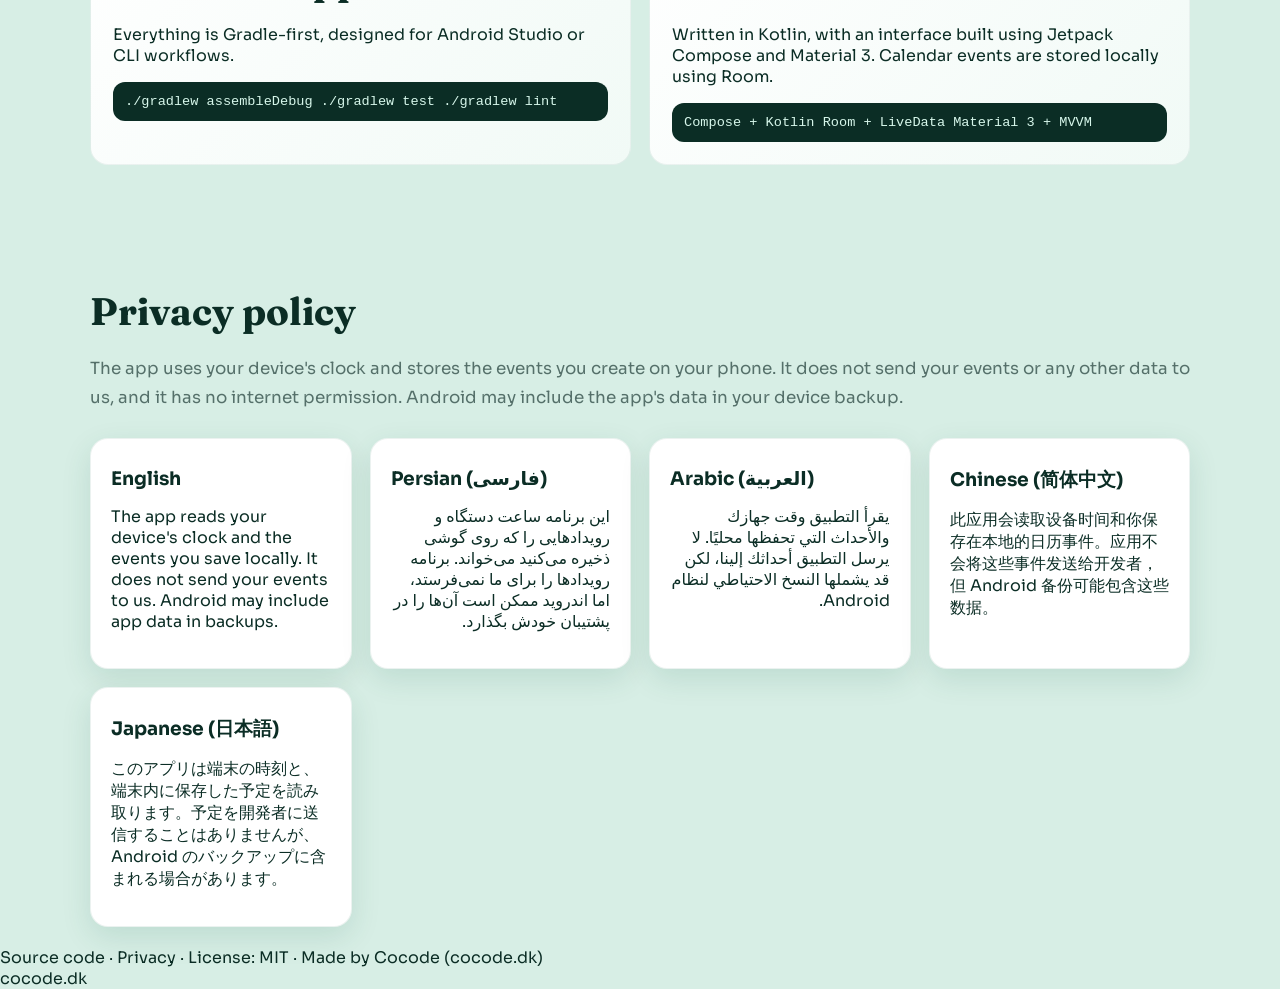
==== commit cc9bd62d: "fix: the site's calendar preview matches the app, and three Danish sentences read naturally - The he" ====
--- a/docs/index.html
+++ b/docs/index.html
@@ -352,6 +352,7 @@
   <a href="/#how" data-nav="how">How it works</a>
   <a href="/#install" data-nav="install">Install</a>
   <a href="/privacy/" data-nav="privacy">Privacy</a>
+  <a href="/da/" hreflang="da" lang="da" data-nav="lang">Dansk</a>
   <a href="https://cocode.dk/" data-nav="more">More apps</a>
 </nav>
 <!-- cocode-apps:nav:end -->
@@ -383,16 +384,17 @@
           </div>
           <div class="calendar-card">
             <div class="month">
-              <span>Farvardin 1403</span>
-              <span class="pill">Jalali</span>
+              <span>October 2026</span>
+              <span class="pill">Gregorian</span>
             </div>
             <div class="grid">
-              <span>Sa</span><span>Su</span><span>Mo</span><span>Tu</span><span>We</span><span>Th</span><span>Fr</span>
-              <span class="muted">26</span><span class="muted">27</span><span class="muted">28</span><span class="muted">29</span><span>1</span><span>2</span><span class="weekend">3</span>
-              <span>4</span><span>5</span><span>6</span><span>7</span><span>8</span><span class="today">9</span><span class="weekend">10</span>
-              <span>11</span><span>12</span><span>13</span><span>14</span><span>15</span><span>16</span><span class="weekend">17</span>
-              <span>18</span><span>19</span><span>20</span><span>21</span><span>22</span><span>23</span><span class="weekend">24</span>
-              <span>25</span><span>26</span><span>27</span><span>28</span><span>29</span><span>30</span><span class="weekend">31</span>
+              <span class="weekend">Su</span><span>Mo</span><span>Tu</span><span>We</span><span>Th</span><span>Fr</span><span class="weekend">Sa</span>
+              <span class="muted">27</span><span class="muted">28</span><span class="muted">29</span><span class="muted">30</span><span>1</span><span>2</span><span>3</span>
+              <span>4</span><span>5</span><span>6</span><span class="today">7</span><span>8</span><span>9</span><span>10</span>
+              <span>11</span><span>12</span><span>13</span><span>14</span><span>15</span><span>16</span><span>17</span>
+              <span>18</span><span>19</span><span>20</span><span>21</span><span>22</span><span>23</span><span>24</span>
+              <span>25</span><span>26</span><span>27</span><span>28</span><span>29</span><span>30</span><span>31</span>
+              <span class="muted">1</span><span class="muted">2</span><span class="muted">3</span><span class="muted">4</span><span class="muted">5</span><span class="muted">6</span><span class="muted">7</span>
             </div>
           </div>
         </div>
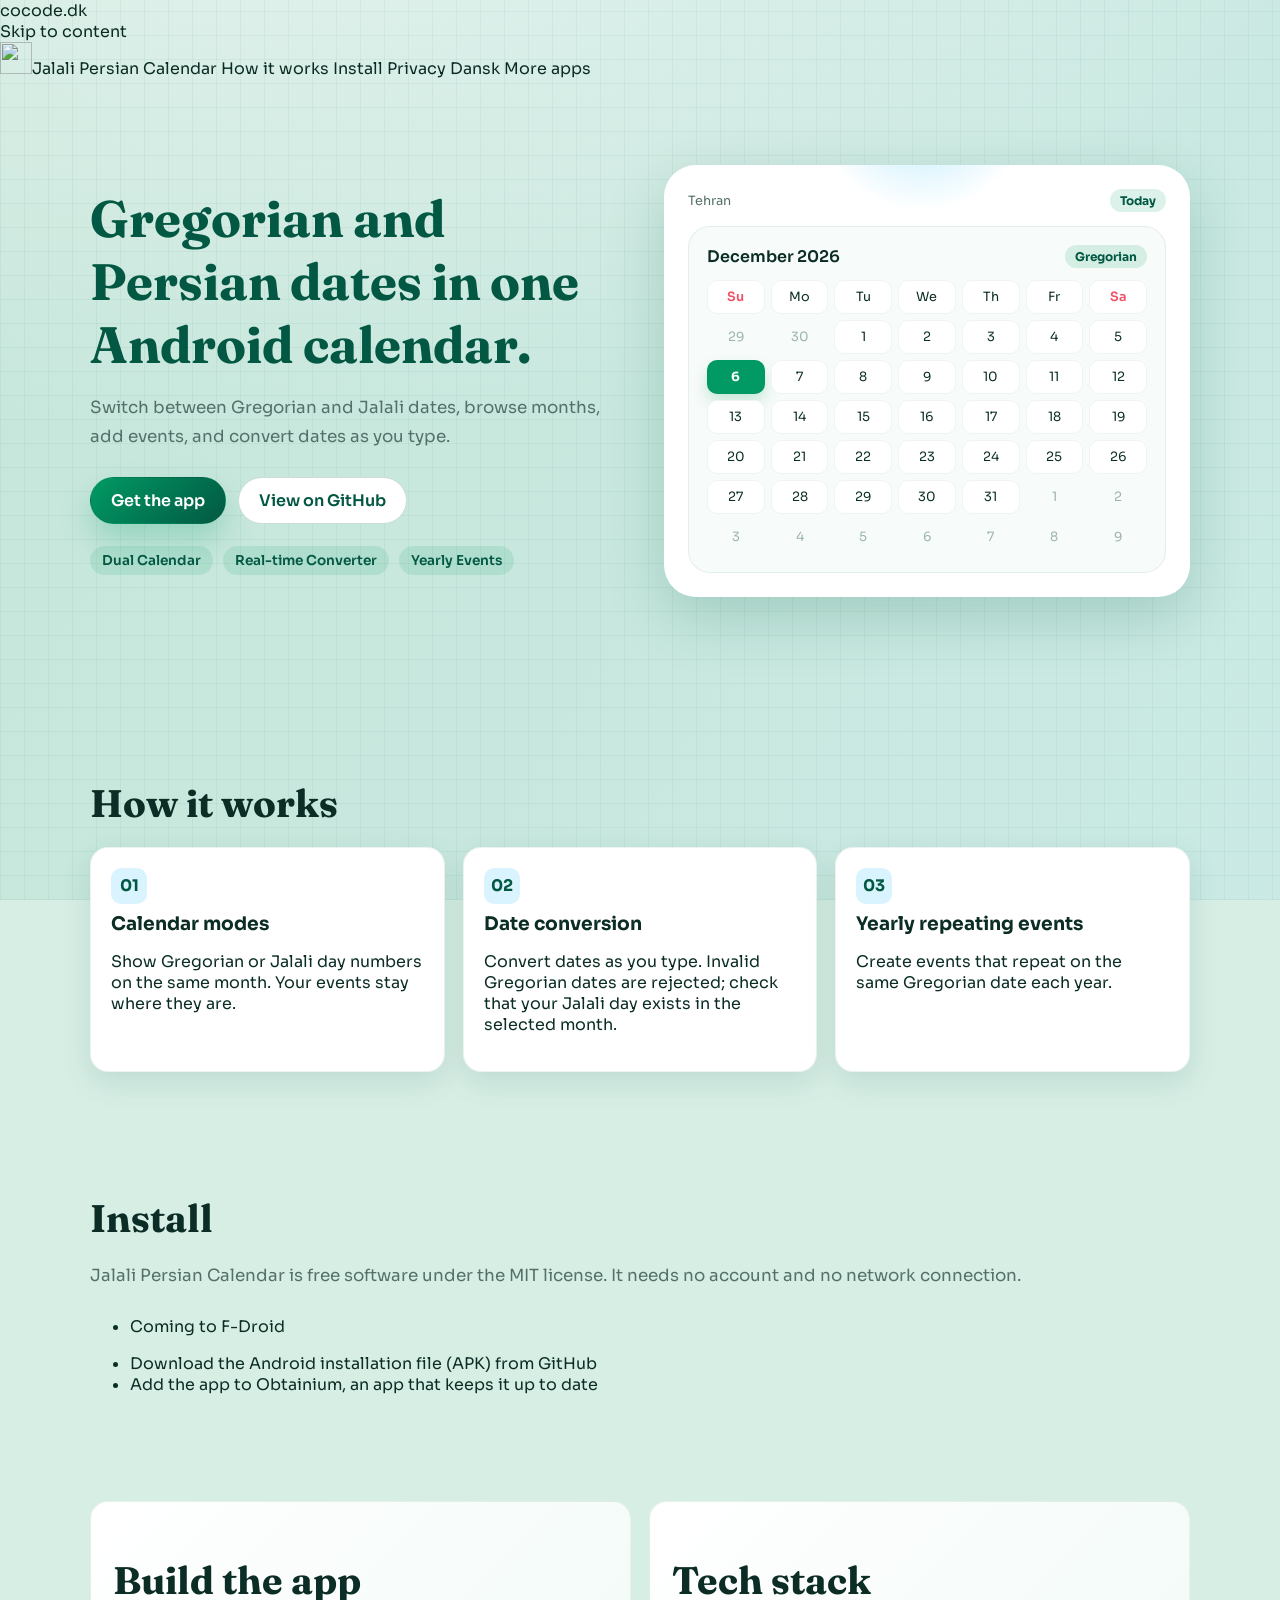
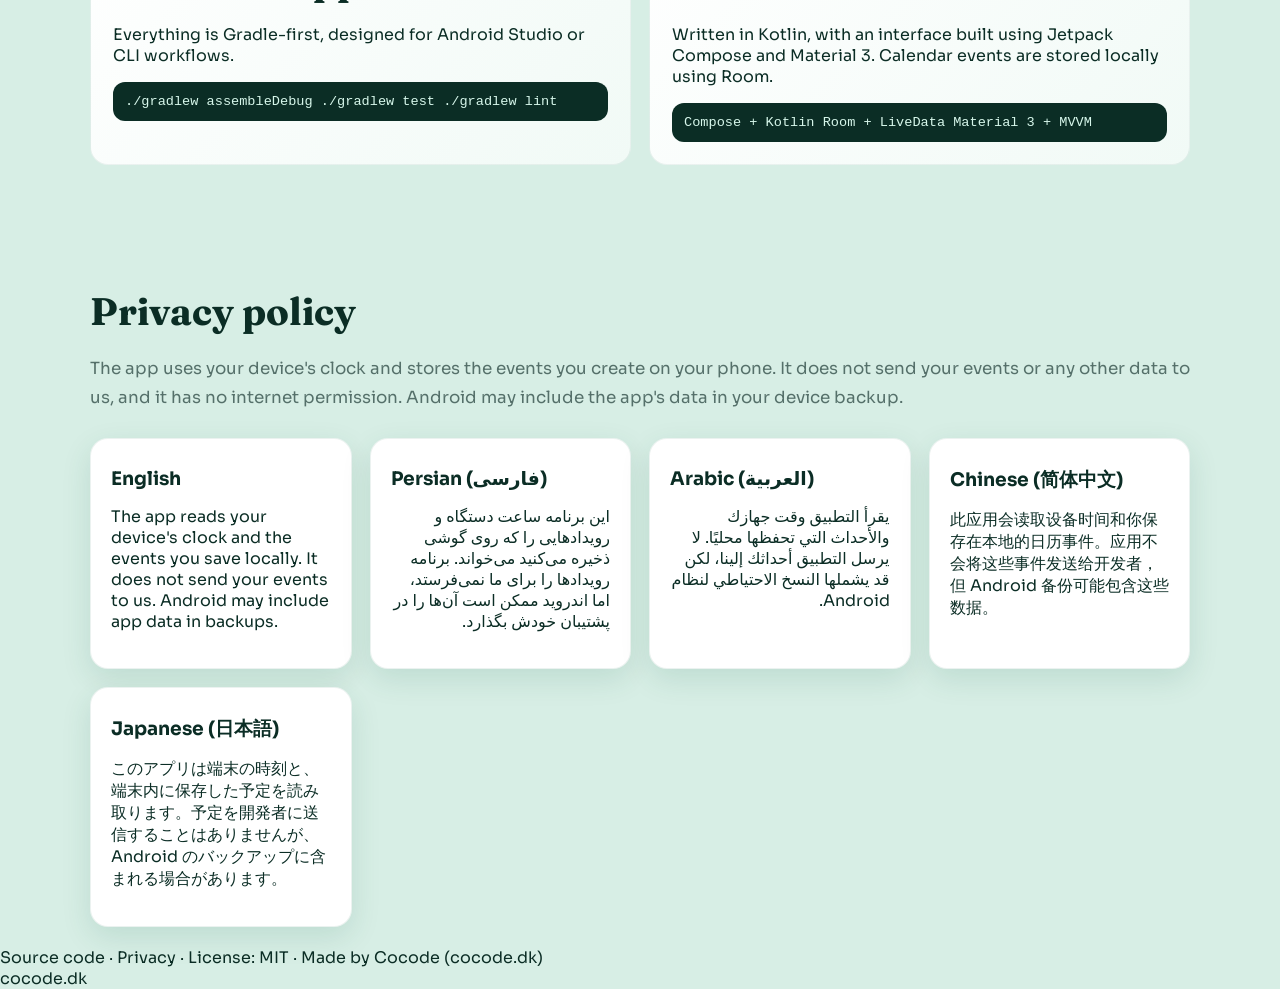
==== commit 79288f90: "feat: the app is called Jalali Persian Calendar in every text F-Droid already lists a different app " ====
--- a/docs/index.html
+++ b/docs/index.html
@@ -3,13 +3,13 @@
 <head>
   <meta charset="utf-8" />
   <meta name="viewport" content="width=device-width, initial-scale=1" />
-  <title>Persian Calendar | Gregorian and Jalali</title>
+  <title>Jalali Persian Calendar | Gregorian and Jalali</title>
   <meta name="description" content="An Android calendar that shows Gregorian and Persian (Jalali) dates and converts dates between them as you type." />
   <link rel="canonical" href="https://calendar.cocode.dk/" />
   <link rel="alternate" hreflang="en" href="https://calendar.cocode.dk/" />
   <link rel="alternate" hreflang="da" href="https://calendar.cocode.dk/da/" />
   <link rel="alternate" hreflang="x-default" href="https://calendar.cocode.dk/" />
-  <meta property="og:title" content="Persian Calendar | Gregorian and Jalali" />
+  <meta property="og:title" content="Jalali Persian Calendar | Gregorian and Jalali" />
   <meta property="og:description" content="An Android calendar that shows Gregorian and Persian (Jalali) dates and converts dates between them as you type." />
   <meta property="og:type" content="website" />
   <meta property="og:url" content="https://calendar.cocode.dk/" />
@@ -17,7 +17,7 @@
   <meta property="og:image:width" content="1200" />
   <meta property="og:image:height" content="630" />
   <meta name="twitter:card" content="summary_large_image" />
-  <meta name="twitter:title" content="Persian Calendar | Gregorian and Jalali" />
+  <meta name="twitter:title" content="Jalali Persian Calendar | Gregorian and Jalali" />
   <meta name="twitter:description" content="An Android calendar that shows Gregorian and Persian (Jalali) dates and converts dates between them as you type." />
   <meta name="twitter:image" content="https://calendar.cocode.dk/og.png" />
   <link rel="icon" href="favicon.svg" type="image/svg+xml" />
@@ -338,7 +338,7 @@
 <!-- The cocode.dk family frame. Without JavaScript its child shows instead: a
      way home. The old nav's GitHub link is carried via links= so it isn't
      lost; #privacy was an in-page anchor and stays reachable by scrolling. -->
-<cocode-head project="Persian Calendar" accent="#019a64" on-accent="#ffffff"
+<cocode-head project="Jalali Persian Calendar" accent="#019a64" on-accent="#ffffff"
               links="GitHub:https://github.com/cocodedk/persian-calendar">
   <a href="https://cocode.dk">cocode.dk</a>
 </cocode-head>
@@ -347,8 +347,8 @@
     <!-- cocode-apps:nav:start -->
 <link rel="stylesheet" href="/css/cocode-nav.css">
 <a class="skip" href="#main">Skip to content</a>
-<nav class="cocode-nav" aria-label="Persian Calendar">
-  <a class="brand" href="/" data-nav="home" aria-current="page"><img src="/img/icon.png" alt="" width="32" height="32">Persian Calendar</a>
+<nav class="cocode-nav" aria-label="Jalali Persian Calendar">
+  <a class="brand" href="/" data-nav="home" aria-current="page"><img src="/img/icon.png" alt="" width="32" height="32">Jalali Persian Calendar</a>
   <a href="/#how" data-nav="how">How it works</a>
   <a href="/#install" data-nav="install">Install</a>
   <a href="/privacy/" data-nav="privacy">Privacy</a>
@@ -430,7 +430,7 @@
       <div class="container">
         <h2 class="reveal" data-reveal>Install</h2>
         <p class="lead reveal" data-reveal>
-          Persian Calendar is free software under the MIT license. It needs no account and no network connection.
+          Jalali Persian Calendar is free software under the MIT license. It needs no account and no network connection.
         </p>
         <div class="reveal" data-reveal>
           <!-- cocode-apps:install:start -->
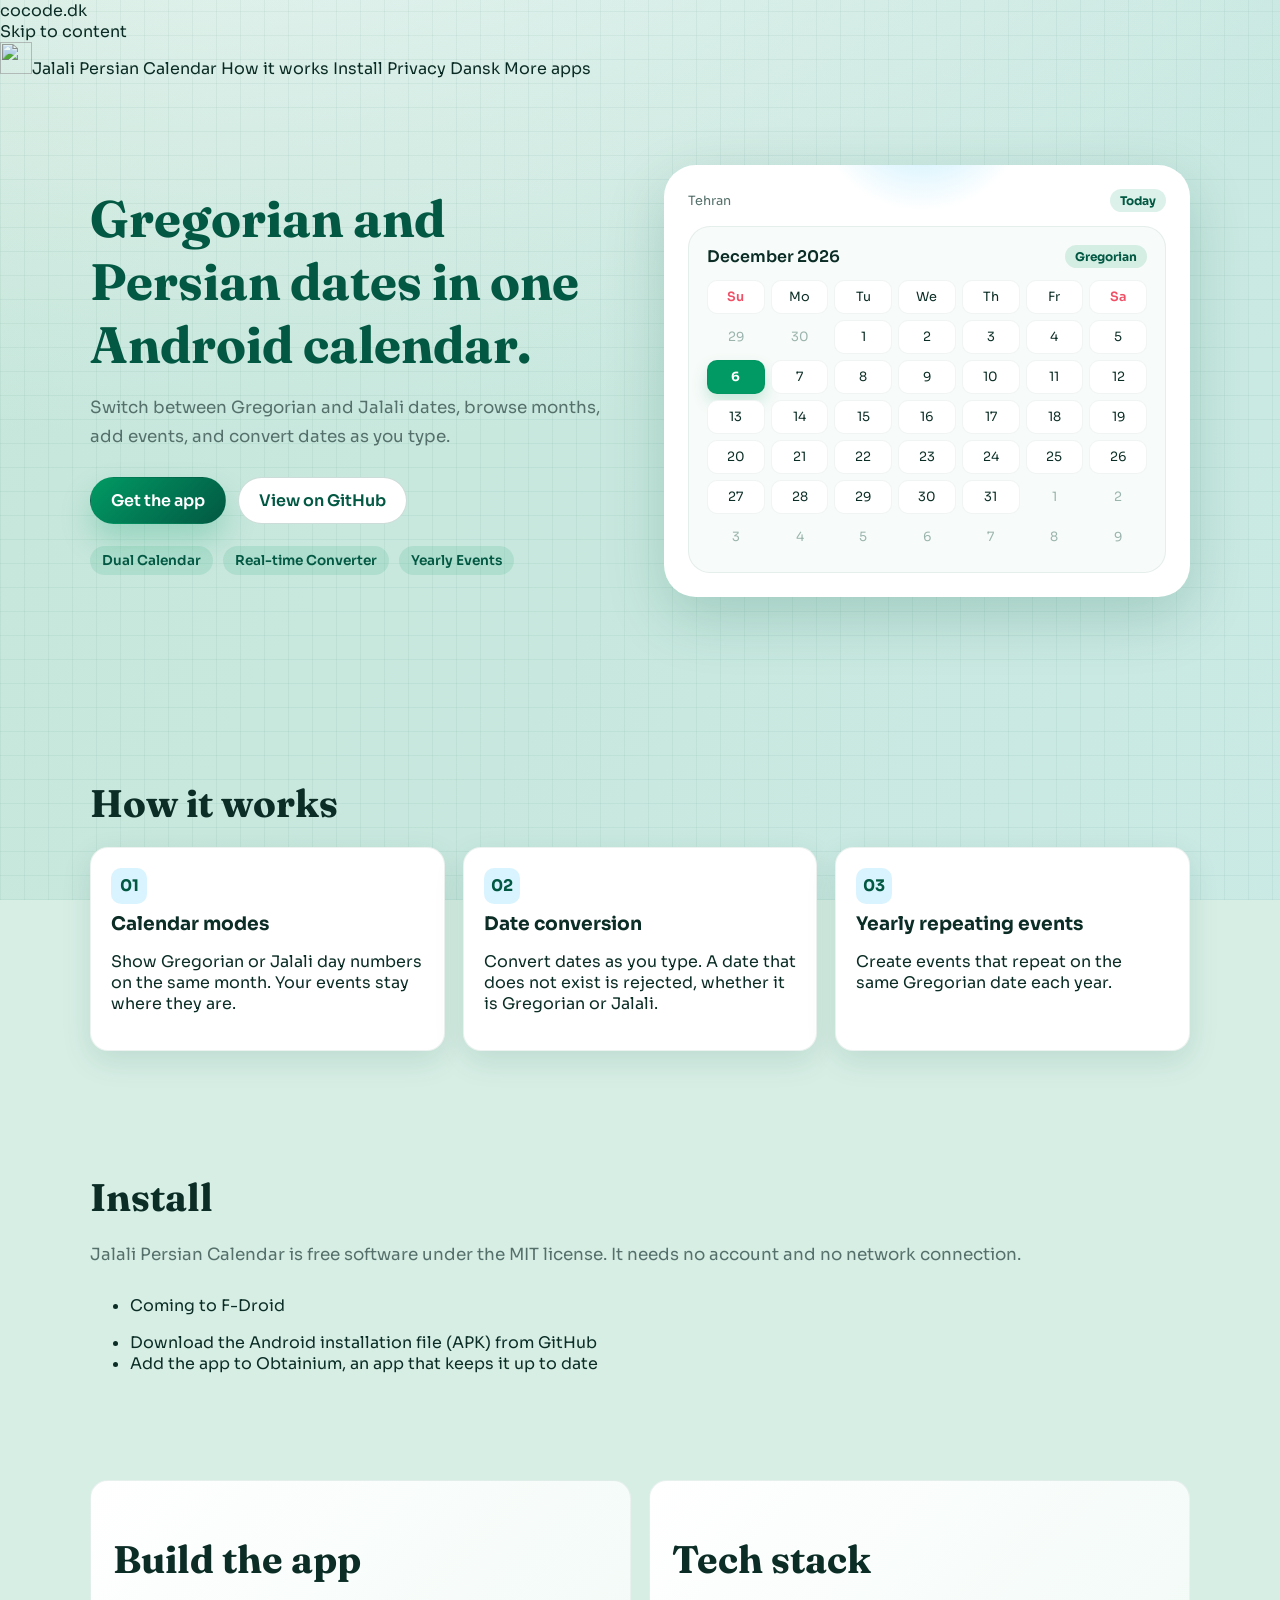
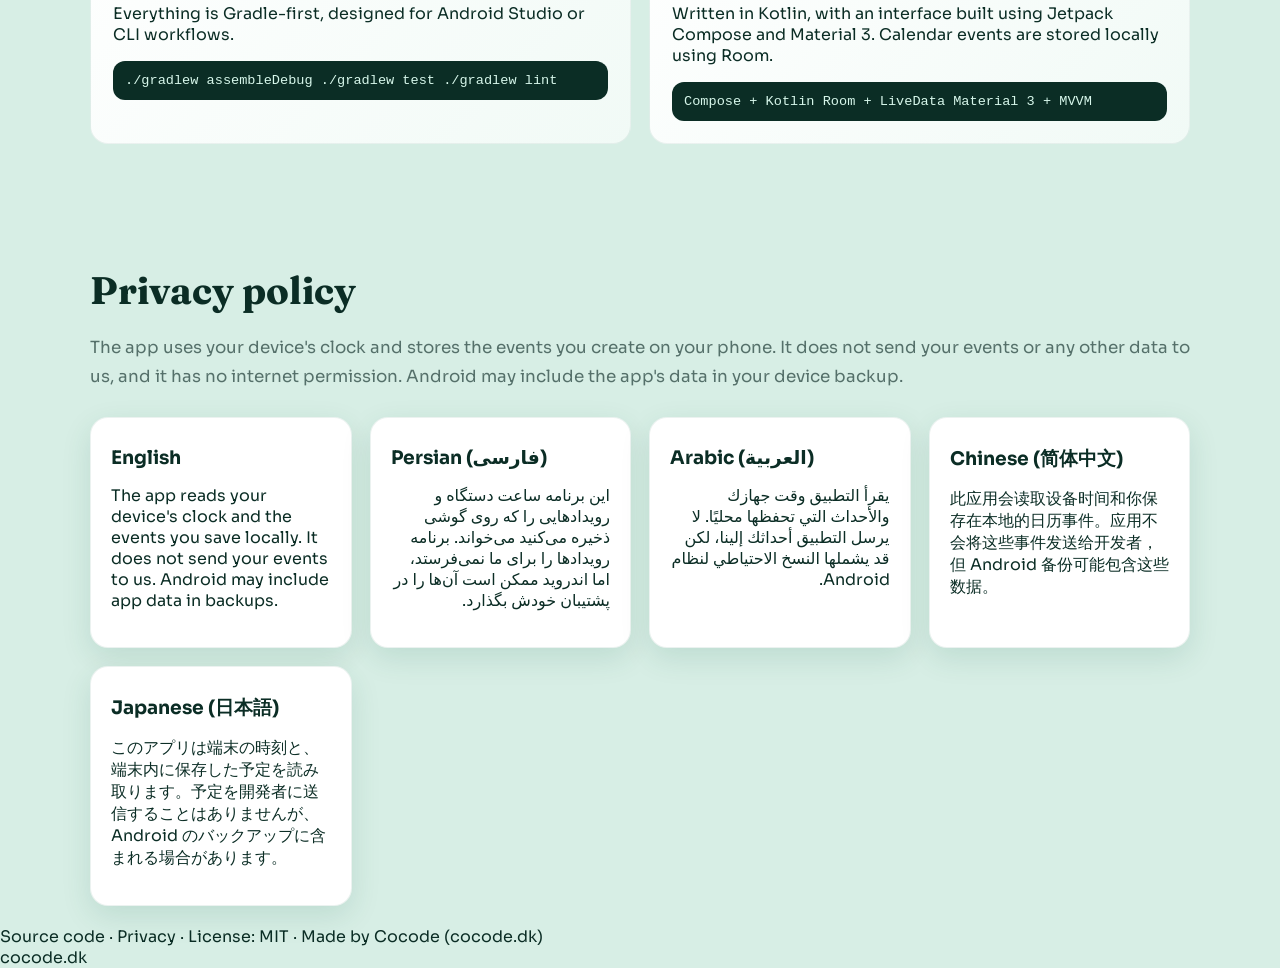
==== commit 36382027: "docs: the converter now rejects Jalali days that do not exist The README and the English and Danish " ====
--- a/docs/index.html
+++ b/docs/index.html
@@ -415,7 +415,7 @@
           <div class="card reveal" data-reveal>
             <div class="icon">02</div>
             <h3>Date conversion</h3>
-            <p>Convert dates as you type. Invalid Gregorian dates are rejected; check that your Jalali day exists in the selected month.</p>
+            <p>Convert dates as you type. A date that does not exist is rejected, whether it is Gregorian or Jalali.</p>
           </div>
           <div class="card reveal" data-reveal>
             <div class="icon">03</div>
